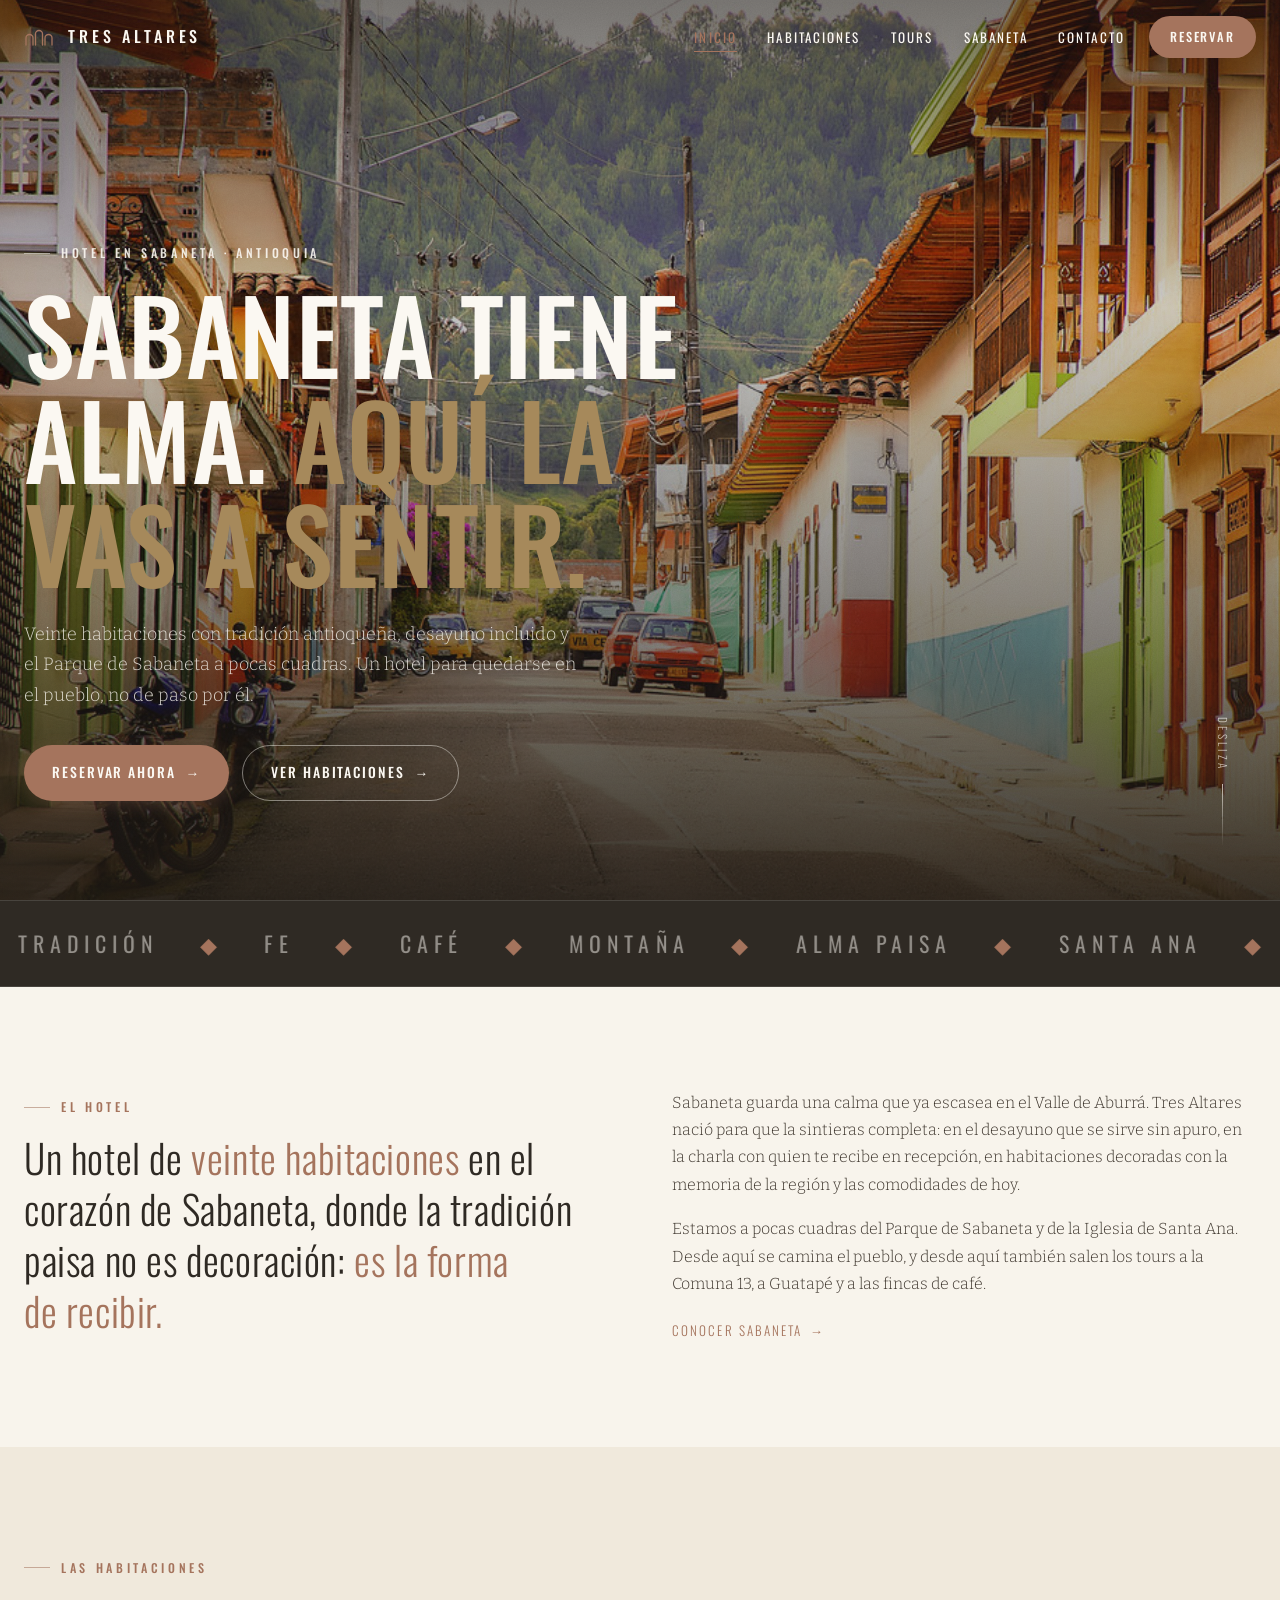
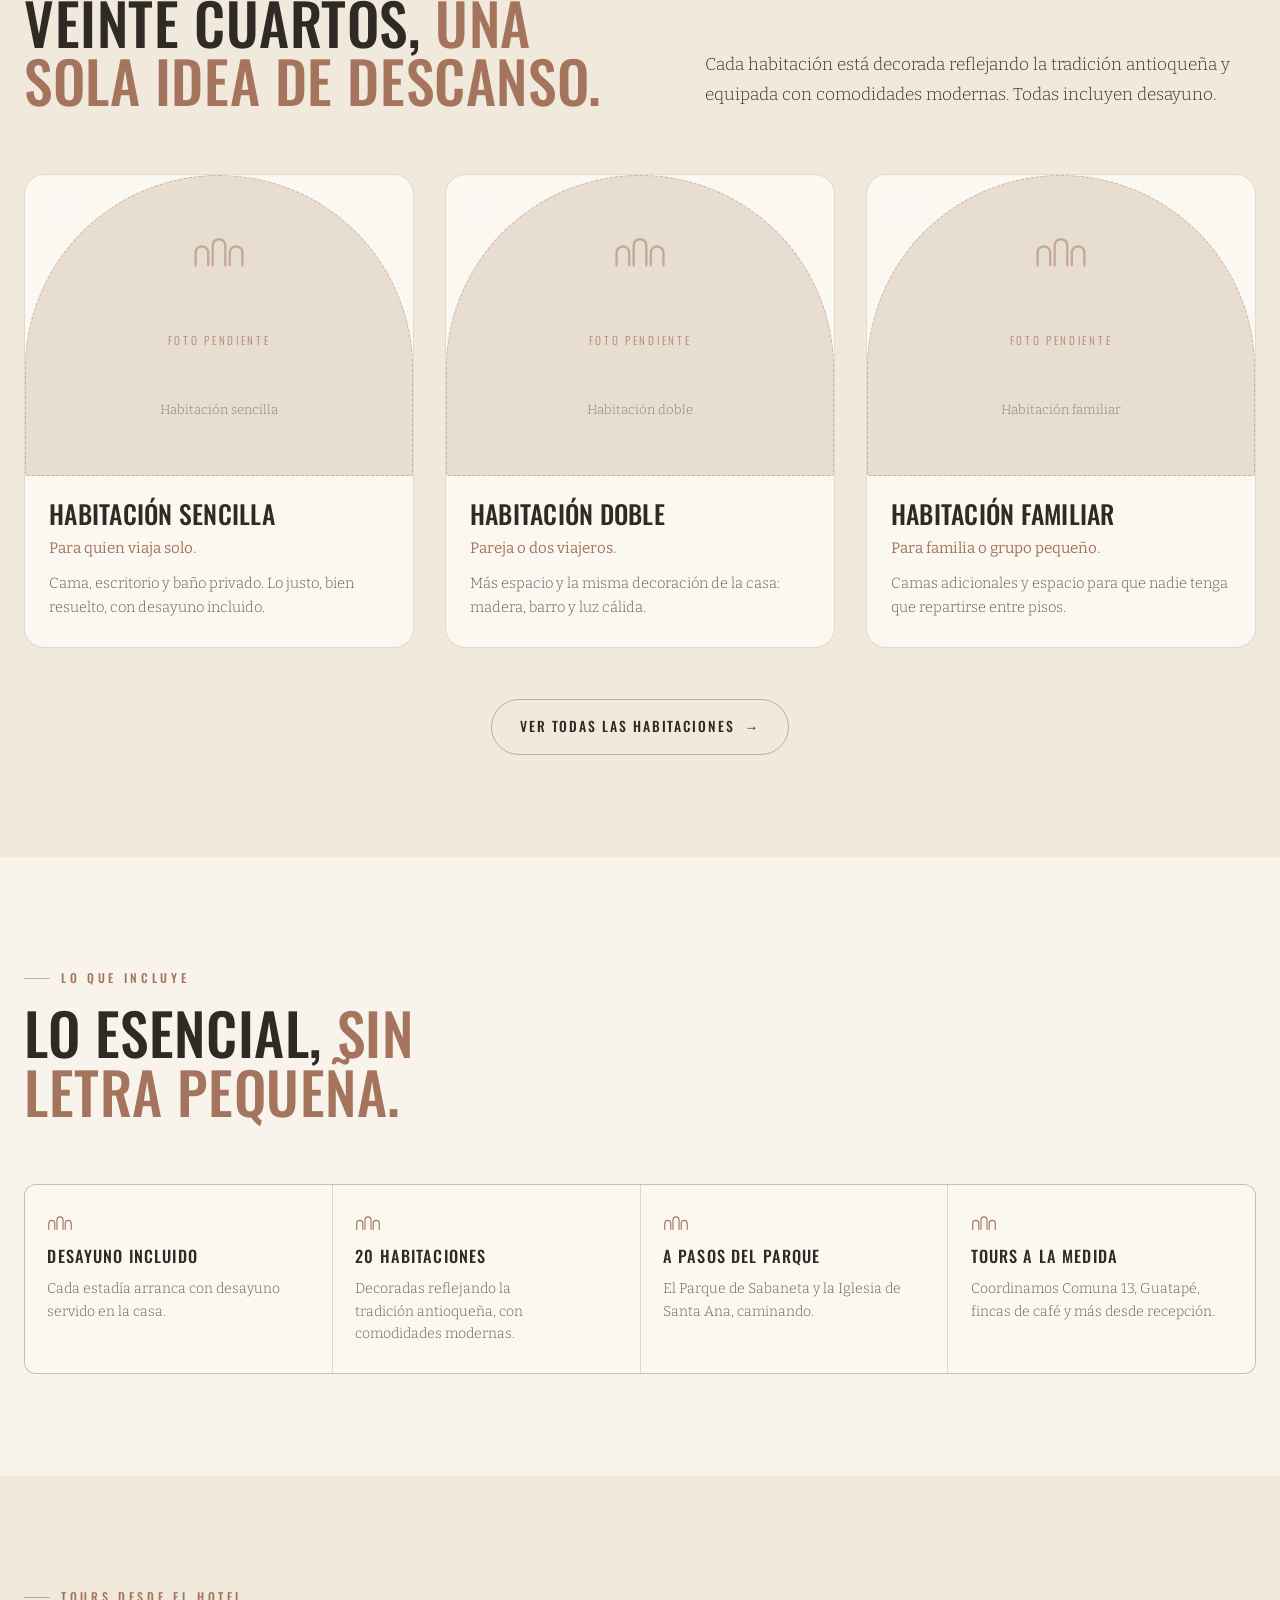
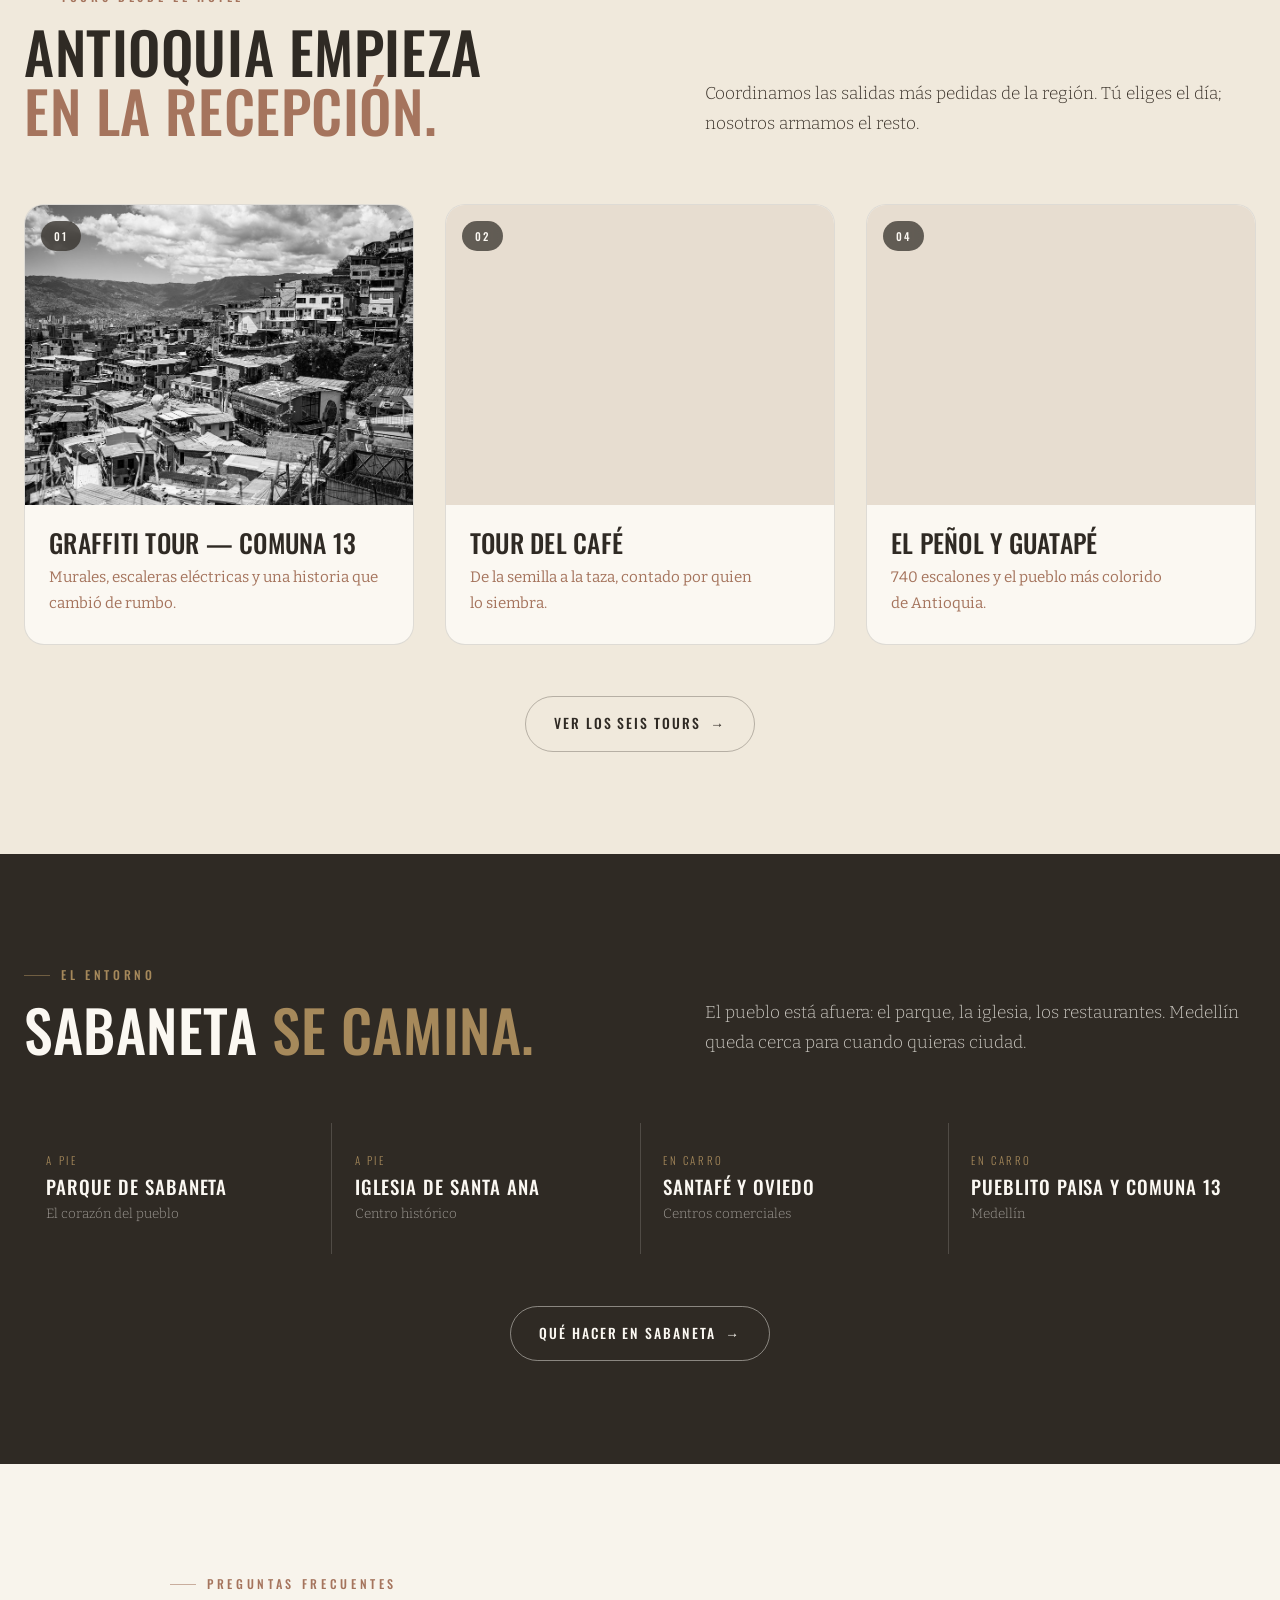
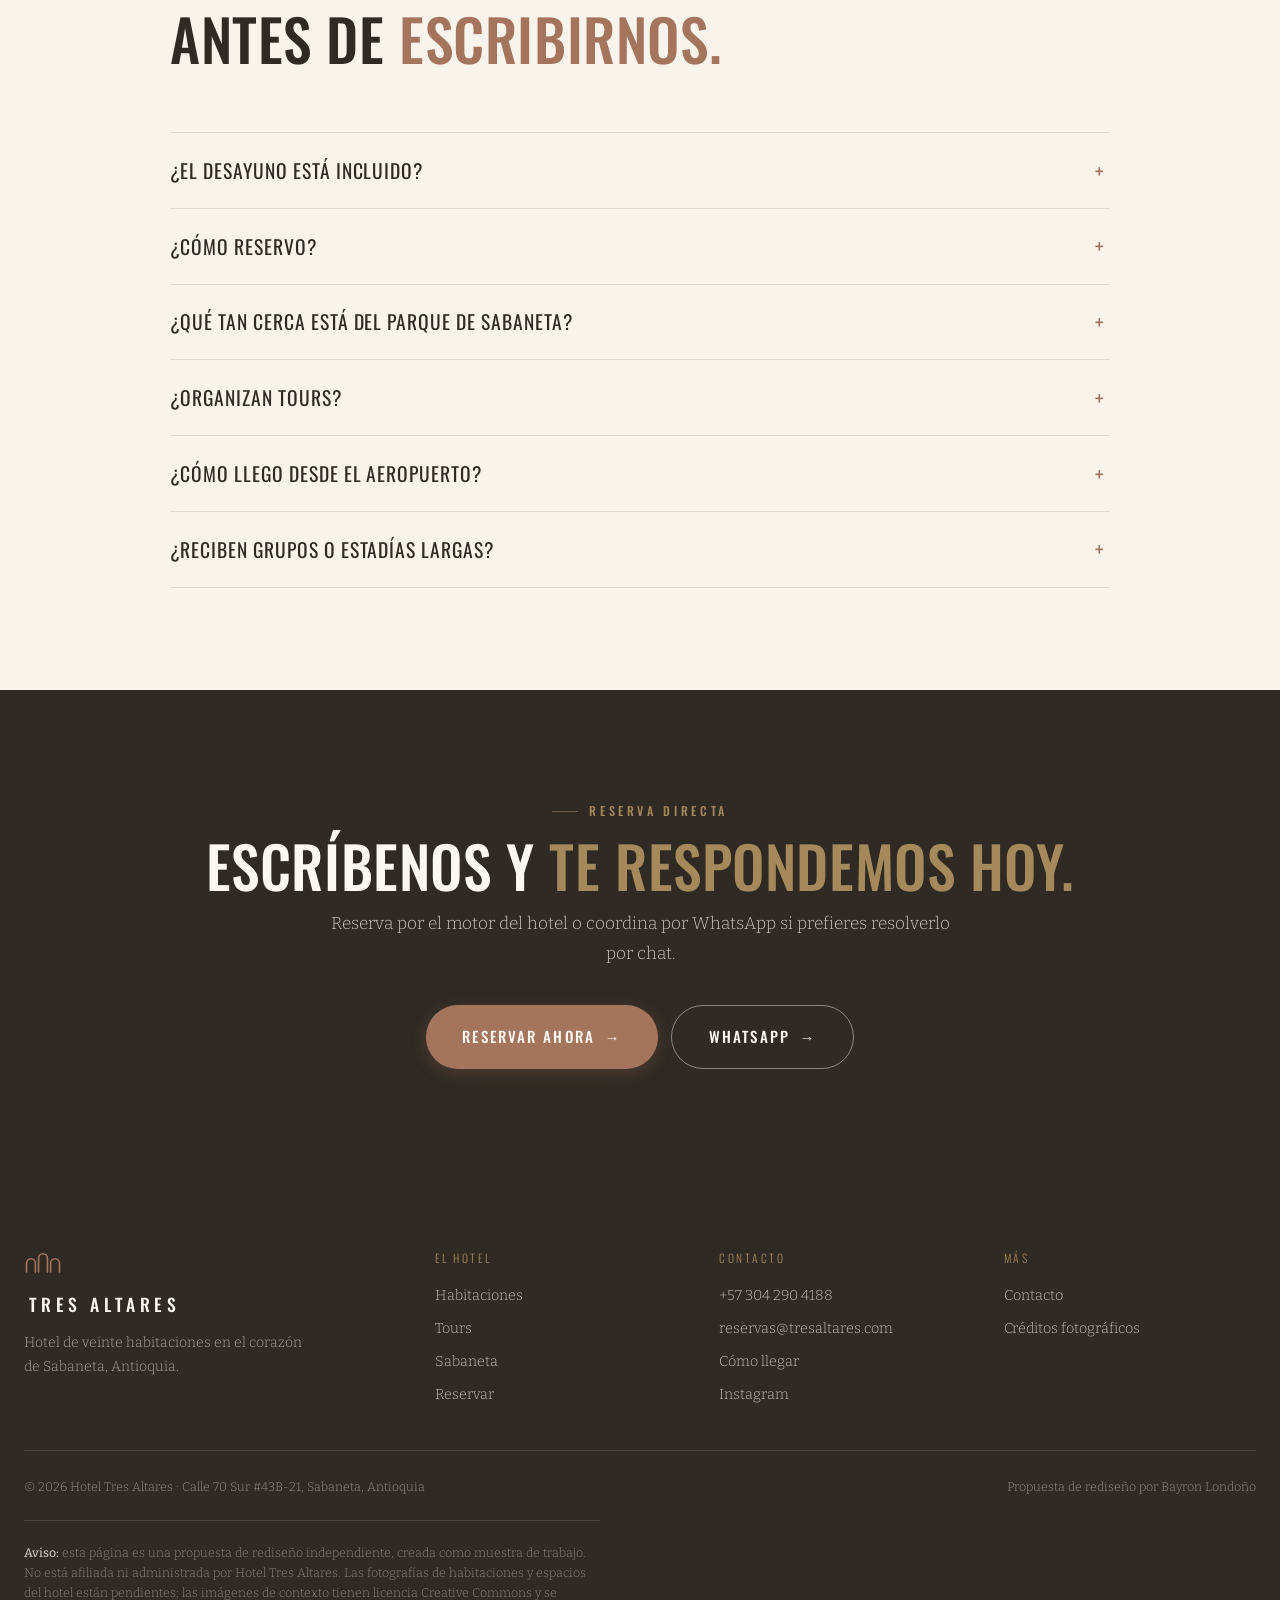
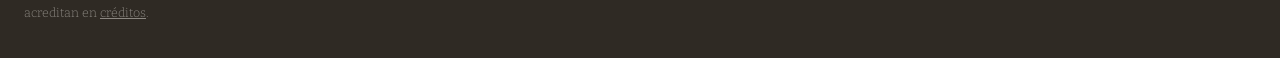
==== hotel-tres-altares/index.html @ 0153d628 "Añadir propuesta de rediseño: Hotel Tres Altares (Sabaneta) Sitio multipágina estático (7 páginas), " ====
<!doctype html>
<html lang="es">
<head>
<meta charset="utf-8" />
<meta name="viewport" content="width=device-width, initial-scale=1, viewport-fit=cover" />
<title>Hotel Tres Altares — Hotel en Sabaneta, Antioquia</title>
<meta name="description" content="Hotel Tres Altares: 20 habitaciones con tradición antioqueña y desayuno incluido, a pasos del Parque de Sabaneta. Propuesta de rediseño." />
<meta name="robots" content="noindex, nofollow" />
<meta name="theme-color" content="#f8f4ec" />

<link rel="icon" href="data:image/svg+xml,%3Csvg xmlns='http://www.w3.org/2000/svg' viewBox='0 0 60 44'%3E%3Crect width='60' height='44' rx='8' fill='%23a5745d'/%3E%3Cg fill='none' stroke='%23fbf8f2' stroke-width='3'%3E%3Cpath d='M6 38V25a6 6 0 0 1 12 0v13'/%3E%3Cpath d='M24 38V18a6 6 0 0 1 12 0v20'/%3E%3Cpath d='M42 38V25a6 6 0 0 1 12 0v13'/%3E%3C/g%3E%3C/svg%3E" />

<link rel="preload" as="font" type="font/woff2" href="assets/fonts/oswald-500-normal-latin.woff2" crossorigin />
<link rel="preload" as="font" type="font/woff2" href="assets/fonts/bitter-300-normal-latin.woff2" crossorigin />
<link rel="stylesheet" href="fonts.css?v=20260815" />

<link rel="preload" as="image" href="assets/img/pueblo.jpg" fetchpriority="high" />
<link rel="stylesheet" href="styles.css?v=20260814b" />
</head>
<body>

<a class="skip-link" href="#main">Saltar al contenido</a>

<svg class="arch-sprite" aria-hidden="true" focusable="false">
  <defs>
    <g id="arch-3" fill="none" stroke="currentColor" stroke-width="2.6" stroke-linecap="round">
      <path d="M4 38V24a7 7 0 0 1 14 0v14" />
      <path d="M23 38V16a7 7 0 0 1 14 0v22" />
      <path d="M42 38V24a7 7 0 0 1 14 0v14" />
    </g>
  </defs>
</svg>

<!-- Splash -->
<div class="splash" data-splash aria-hidden="true">
  <div class="splash-inner">
    <svg class="splash-mark" viewBox="0 0 60 44"><use href="#arch-3" /></svg>
    <span class="splash-name">Tres Altares</span>
    <span class="splash-line">Sabaneta · Antioquia</span>
  </div>
</div>

<!-- Nav -->
<header class="nav">
  <div class="container nav-inner">
    <a class="nav-brand" href="index.html" aria-label="Hotel Tres Altares — inicio">
      <svg class="nav-brand-mark" viewBox="0 0 60 44" aria-hidden="true"><use href="#arch-3" /></svg>
      <span class="nav-brand-text">Tres Altares</span>
    </a>
    <nav aria-label="Principal">
      <ul class="nav-links">
        <li><a class="nav-link" href="index.html">Inicio</a></li>
        <li><a class="nav-link" href="habitaciones.html">Habitaciones</a></li>
        <li><a class="nav-link" href="experiencias.html">Tours</a></li>
        <li><a class="nav-link" href="sabaneta.html">Sabaneta</a></li>
        <li><a class="nav-link" href="contacto.html">Contacto</a></li>
      </ul>
    </nav>
    <a class="nav-cta" href="reservar.html">Reservar</a>
    <button class="nav-toggle" aria-label="Abrir menú" aria-expanded="false">
      <span></span><span></span><span></span>
    </button>
  </div>
</header>

<aside class="nav-mobile" aria-hidden="true">
  <ul class="nav-mobile-links">
    <li><a class="nav-mobile-link" href="index.html">Inicio</a></li>
    <li><a class="nav-mobile-link" href="habitaciones.html">Habitaciones</a></li>
    <li><a class="nav-mobile-link" href="experiencias.html">Tours</a></li>
    <li><a class="nav-mobile-link" href="sabaneta.html">Sabaneta</a></li>
    <li><a class="nav-mobile-link" href="contacto.html">Contacto</a></li>
    <li><a class="nav-mobile-link" href="reservar.html">Reservar</a></li>
  </ul>
  <div class="nav-mobile-foot">
    <span data-address-short></span>
    <a data-ig-link href="#">@tresaltareshotel</a>
  </div>
</aside>

<main id="main">

<!-- HERO -->
<section class="hero">
  <div class="hero-bg">
    <img src="assets/img/pueblo.jpg" alt="Calle de un pueblo antioqueño con balcones de colores y montañas al fondo" fetchpriority="high" decoding="sync" />
  </div>
  <div class="hero-overlay"></div>
  <div class="hero-grain"></div>

  <div class="container hero-content">
    <p class="eyebrow">Hotel en Sabaneta · Antioquia</p>
    <h1 class="h-display hero-title">Sabaneta tiene alma. <em>Aquí la vas a sentir.</em></h1>
    <p class="hero-sub">
      Veinte habitaciones con tradición antioqueña, desayuno incluido y el Parque de Sabaneta a pocas cuadras. Un hotel para quedarse en el pueblo, no de paso por él.
    </p>
    <div class="btn-row hero-actions">
      <a class="btn btn-primary" href="reservar.html">Reservar ahora</a>
      <a class="btn btn-light" href="habitaciones.html">Ver habitaciones</a>
    </div>
  </div>

  <div class="hero-scroll" aria-hidden="true">
    <span>Desliza</span>
    <span class="hero-scroll-line"></span>
  </div>
</section>

<!-- MARQUEE -->
<div class="marquee" aria-hidden="true"><div class="marquee-track" data-marquee></div></div>

<!-- MANIFIESTO -->
<section class="section">
  <div class="container">
    <div class="manifesto">
      <div data-reveal>
        <p class="eyebrow">El hotel</p>
        <p class="manifesto-text mt-3">
          Un hotel de <em>veinte habitaciones</em> en el corazón de Sabaneta, donde la tradición paisa no es decoración: <em>es la forma de recibir.</em>
        </p>
      </div>
      <div data-reveal data-delay="1">
        <div class="prose">
          <p>Sabaneta guarda una calma que ya escasea en el Valle de Aburrá. Tres Altares nació para que la sintieras completa: en el desayuno que se sirve sin apuro, en la charla con quien te recibe en recepción, en habitaciones decoradas con la memoria de la región y las comodidades de hoy.</p>
          <p>Estamos a pocas cuadras del Parque de Sabaneta y de la Iglesia de Santa Ana. Desde aquí se camina el pueblo, y desde aquí también salen los tours a la Comuna 13, a Guatapé y a las fincas de café.</p>
        </div>
        <a class="link-arrow mt-4" href="sabaneta.html">Conocer Sabaneta</a>
      </div>
    </div>
  </div>
</section>

<!-- HABITACIONES -->
<section class="section section-tonal" id="habitaciones">
  <div class="container">
    <div class="section-head">
      <div data-reveal>
        <p class="eyebrow">Las habitaciones</p>
        <h2 class="h-section">Veinte cuartos, <em>una sola idea de descanso.</em></h2>
      </div>
      <p class="lede" data-reveal data-delay="1">
        Cada habitación está decorada reflejando la tradición antioqueña y equipada con comodidades modernas. Todas incluyen desayuno.
      </p>
    </div>

    <div class="grid grid-3">
      <article class="card" data-reveal>
        <div class="card-figure arch-ph">
          <span class="card-num">01</span>
          <svg class="arch-ph-mark" viewBox="0 0 60 44" aria-hidden="true"><use href="#arch-3" /></svg>
          <span class="arch-ph-label">Foto pendiente</span>
          <span class="arch-ph-hint">Habitación sencilla</span>
        </div>
        <div class="card-body">
          <h3 class="h-card">Habitación sencilla</h3>
          <p class="card-tagline">Para quien viaja solo.</p>
          <p class="card-text">Cama, escritorio y baño privado. Lo justo, bien resuelto, con desayuno incluido.</p>
        </div>
      </article>

      <article class="card" data-reveal data-delay="1">
        <div class="card-figure arch-ph">
          <span class="card-num">02</span>
          <svg class="arch-ph-mark" viewBox="0 0 60 44" aria-hidden="true"><use href="#arch-3" /></svg>
          <span class="arch-ph-label">Foto pendiente</span>
          <span class="arch-ph-hint">Habitación doble</span>
        </div>
        <div class="card-body">
          <h3 class="h-card">Habitación doble</h3>
          <p class="card-tagline">Pareja o dos viajeros.</p>
          <p class="card-text">Más espacio y la misma decoración de la casa: madera, barro y luz cálida.</p>
        </div>
      </article>

      <article class="card" data-reveal data-delay="2">
        <div class="card-figure arch-ph">
          <span class="card-num">03</span>
          <svg class="arch-ph-mark" viewBox="0 0 60 44" aria-hidden="true"><use href="#arch-3" /></svg>
          <span class="arch-ph-label">Foto pendiente</span>
          <span class="arch-ph-hint">Habitación familiar</span>
        </div>
        <div class="card-body">
          <h3 class="h-card">Habitación familiar</h3>
          <p class="card-tagline">Para familia o grupo pequeño.</p>
          <p class="card-text">Camas adicionales y espacio para que nadie tenga que repartirse entre pisos.</p>
        </div>
      </article>
    </div>

    <div class="mt-8 text-center" data-reveal>
      <a class="btn btn-ghost" href="habitaciones.html">Ver todas las habitaciones</a>
    </div>
  </div>
</section>

<!-- AMENIDADES -->
<section class="section">
  <div class="container">
    <div class="section-head">
      <div data-reveal>
        <p class="eyebrow">Lo que incluye</p>
        <h2 class="h-section">Lo esencial, <em>sin letra pequeña.</em></h2>
      </div>
    </div>
    <div class="amenity-grid" data-amenities data-reveal></div>
  </div>
</section>

<!-- EXPERIENCIAS -->
<section class="section section-tonal">
  <div class="container">
    <div class="section-head">
      <div data-reveal>
        <p class="eyebrow">Tours desde el hotel</p>
        <h2 class="h-section">Antioquia empieza <em>en la recepción.</em></h2>
      </div>
      <p class="lede" data-reveal data-delay="1">
        Coordinamos las salidas más pedidas de la región. Tú eliges el día; nosotros armamos el resto.
      </p>
    </div>

    <div class="grid grid-3">
      <article class="card" data-reveal>
        <div class="card-figure">
          <span class="card-num">01</span>
          <img src="assets/img/comuna13.jpg" alt="Vista panorámica de la Comuna 13 en Medellín" loading="lazy" decoding="async" />
        </div>
        <div class="card-body">
          <h3 class="h-card">Graffiti Tour — Comuna 13</h3>
          <p class="card-tagline">Murales, escaleras eléctricas y una historia que cambió de rumbo.</p>
        </div>
      </article>
      <article class="card" data-reveal data-delay="1">
        <div class="card-figure">
          <span class="card-num">02</span>
          <img src="assets/img/coffee.jpg" alt="Recolectores de café trabajando en una finca cafetera" loading="lazy" decoding="async" />
        </div>
        <div class="card-body">
          <h3 class="h-card">Tour del Café</h3>
          <p class="card-tagline">De la semilla a la taza, contado por quien lo siembra.</p>
        </div>
      </article>
      <article class="card" data-reveal data-delay="2">
        <div class="card-figure">
          <span class="card-num">04</span>
          <img src="assets/img/guatape.jpg" alt="Calle empedrada de Guatapé con zócalos de colores" loading="lazy" decoding="async" />
        </div>
        <div class="card-body">
          <h3 class="h-card">El Peñol y Guatapé</h3>
          <p class="card-tagline">740 escalones y el pueblo más colorido de Antioquia.</p>
        </div>
      </article>
    </div>

    <div class="mt-8 text-center" data-reveal>
      <a class="btn btn-ghost" href="experiencias.html">Ver los seis tours</a>
    </div>
  </div>
</section>

<!-- ENTORNO -->
<section class="section section-dark">
  <div class="container">
    <div class="section-head">
      <div data-reveal>
        <p class="eyebrow">El entorno</p>
        <h2 class="h-section">Sabaneta <em>se camina.</em></h2>
      </div>
      <p class="lede" data-reveal data-delay="1">
        El pueblo está afuera: el parque, la iglesia, los restaurantes. Medellín queda cerca para cuando quieras ciudad.
      </p>
    </div>
    <div class="entorno-grid" data-entorno data-reveal></div>
    <div class="mt-8 text-center" data-reveal>
      <a class="btn btn-light" href="sabaneta.html">Qué hacer en Sabaneta</a>
    </div>
  </div>
</section>

<!-- FAQ -->
<section class="section">
  <div class="container container-narrow">
    <div class="section-head" data-reveal style="grid-template-columns:1fr;">
      <div>
        <p class="eyebrow">Preguntas frecuentes</p>
        <h2 class="h-section">Antes de <em>escribirnos.</em></h2>
      </div>
    </div>
    <div class="faq-list" data-faqs data-reveal></div>
  </div>
</section>

<!-- CTA -->
<section class="section section-dark">
  <div class="container-narrow text-center">
    <p class="eyebrow eyebrow-center" data-reveal>Reserva directa</p>
    <h2 class="h-section mt-3" data-reveal data-delay="1">Escríbenos y <em>te respondemos hoy.</em></h2>
    <p class="lede mt-3" style="margin-inline:auto;" data-reveal data-delay="2">
      Reserva por el motor del hotel o coordina por WhatsApp si prefieres resolverlo por chat.
    </p>
    <div class="btn-row btn-row-center mt-6" data-reveal data-delay="3">
      <a class="btn btn-primary btn-lg" data-booking-link href="#">Reservar ahora</a>
      <a class="btn btn-light btn-lg" data-wa-link data-wa-message="Hola Tres Altares, me gustaría reservar una habitación." href="#">WhatsApp</a>
    </div>
  </div>
</section>

</main>

<!-- Footer -->
<footer class="footer">
  <div class="container">
    <div class="footer-grid">
      <div>
        <svg class="footer-mark" viewBox="0 0 60 44" aria-hidden="true"><use href="#arch-3" /></svg>
        <p class="footer-brand">Tres Altares</p>
        <p class="footer-tagline">Hotel de veinte habitaciones en el corazón de Sabaneta, Antioquia.</p>
      </div>
      <div>
        <p class="footer-title">El hotel</p>
        <ul class="footer-list">
          <li><a href="habitaciones.html">Habitaciones</a></li>
          <li><a href="experiencias.html">Tours</a></li>
          <li><a href="sabaneta.html">Sabaneta</a></li>
          <li><a href="reservar.html">Reservar</a></li>
        </ul>
      </div>
      <div>
        <p class="footer-title">Contacto</p>
        <ul class="footer-list">
          <li><a data-phone href="#"></a></li>
          <li><a data-email href="#"></a></li>
          <li><a data-map-link href="#">Cómo llegar</a></li>
          <li><a data-ig-link href="#">Instagram</a></li>
        </ul>
      </div>
      <div>
        <p class="footer-title">Más</p>
        <ul class="footer-list">
          <li><a href="contacto.html">Contacto</a></li>
          <li><a href="creditos.html">Créditos fotográficos</a></li>
        </ul>
      </div>
    </div>
    <div class="footer-bottom">
      <span>© <span data-year>2026</span> Hotel Tres Altares · <span data-address></span></span>
      <span>Propuesta de rediseño por <a href="https://instagram.com/" data-ig-link>Bayron Londoño</a></span>
    </div>
    <p class="footer-disclaimer">
      <strong>Aviso:</strong> esta página es una propuesta de rediseño independiente, creada como muestra de trabajo.
      No está afiliada ni administrada por Hotel Tres Altares. Las fotografías de habitaciones y espacios del hotel
      están pendientes; las imágenes de contexto tienen licencia Creative Commons y se acreditan en
      <a href="creditos.html" style="text-decoration:underline;">créditos</a>.
    </p>
  </div>
</footer>

<script defer src="lib/gsap.min.js"></script>
<script defer src="lib/ScrollTrigger.min.js"></script>
<script defer src="lib/manifest.js?v=20260814b"></script>
<script defer src="main.js?v=20260814b"></script>
</body>
</html>
---- hotel-tres-altares/fonts.css ----
/* Fuentes auto-hospedadas — sin dependencia del CDN de Google.
   Oswald (display, condensada) y Bitter (cuerpo, slab) son los equivalentes
   libres de Steelfish y Americane, las tipografías reales de la marca. */

@font-face {
  font-family: 'Oswald';
  font-style: normal;
  font-weight: 300;
  font-display: swap;
  src: url('assets/fonts/oswald-300-normal-ext.woff2') format('woff2');
  unicode-range: U+0100-02BA, U+02BD-02C5, U+02C7-02CC, U+02CE-02D7, U+02DD-02FF, U+0304, U+0308, U+0329, U+1D00-1DBF, U+1E00-1E9F, U+1EF2-1EFF, U+2020, U+20A0-20AB, U+20AD-20C0, U+2113, U+2C60-2C7F, U+A720-A7FF;
}
@font-face {
  font-family: 'Oswald';
  font-style: normal;
  font-weight: 300;
  font-display: swap;
  src: url('assets/fonts/oswald-300-normal-latin.woff2') format('woff2');
  unicode-range: U+0000-00FF, U+0131, U+0152-0153, U+02BB-02BC, U+02C6, U+02DA, U+02DC, U+0304, U+0308, U+0329, U+2000-206F, U+20AC, U+2122, U+2191, U+2193, U+2212, U+2215, U+FEFF, U+FFFD;
}
@font-face {
  font-family: 'Oswald';
  font-style: normal;
  font-weight: 400;
  font-display: swap;
  src: url('assets/fonts/oswald-400-normal-ext.woff2') format('woff2');
  unicode-range: U+0100-02BA, U+02BD-02C5, U+02C7-02CC, U+02CE-02D7, U+02DD-02FF, U+0304, U+0308, U+0329, U+1D00-1DBF, U+1E00-1E9F, U+1EF2-1EFF, U+2020, U+20A0-20AB, U+20AD-20C0, U+2113, U+2C60-2C7F, U+A720-A7FF;
}
@font-face {
  font-family: 'Oswald';
  font-style: normal;
  font-weight: 400;
  font-display: swap;
  src: url('assets/fonts/oswald-400-normal-latin.woff2') format('woff2');
  unicode-range: U+0000-00FF, U+0131, U+0152-0153, U+02BB-02BC, U+02C6, U+02DA, U+02DC, U+0304, U+0308, U+0329, U+2000-206F, U+20AC, U+2122, U+2191, U+2193, U+2212, U+2215, U+FEFF, U+FFFD;
}
@font-face {
  font-family: 'Oswald';
  font-style: normal;
  font-weight: 500;
  font-display: swap;
  src: url('assets/fonts/oswald-500-normal-ext.woff2') format('woff2');
  unicode-range: U+0100-02BA, U+02BD-02C5, U+02C7-02CC, U+02CE-02D7, U+02DD-02FF, U+0304, U+0308, U+0329, U+1D00-1DBF, U+1E00-1E9F, U+1EF2-1EFF, U+2020, U+20A0-20AB, U+20AD-20C0, U+2113, U+2C60-2C7F, U+A720-A7FF;
}
@font-face {
  font-family: 'Oswald';
  font-style: normal;
  font-weight: 500;
  font-display: swap;
  src: url('assets/fonts/oswald-500-normal-latin.woff2') format('woff2');
  unicode-range: U+0000-00FF, U+0131, U+0152-0153, U+02BB-02BC, U+02C6, U+02DA, U+02DC, U+0304, U+0308, U+0329, U+2000-206F, U+20AC, U+2122, U+2191, U+2193, U+2212, U+2215, U+FEFF, U+FFFD;
}
@font-face {
  font-family: 'Oswald';
  font-style: normal;
  font-weight: 600;
  font-display: swap;
  src: url('assets/fonts/oswald-600-normal-ext.woff2') format('woff2');
  unicode-range: U+0100-02BA, U+02BD-02C5, U+02C7-02CC, U+02CE-02D7, U+02DD-02FF, U+0304, U+0308, U+0329, U+1D00-1DBF, U+1E00-1E9F, U+1EF2-1EFF, U+2020, U+20A0-20AB, U+20AD-20C0, U+2113, U+2C60-2C7F, U+A720-A7FF;
}
@font-face {
  font-family: 'Oswald';
  font-style: normal;
  font-weight: 600;
  font-display: swap;
  src: url('assets/fonts/oswald-600-normal-latin.woff2') format('woff2');
  unicode-range: U+0000-00FF, U+0131, U+0152-0153, U+02BB-02BC, U+02C6, U+02DA, U+02DC, U+0304, U+0308, U+0329, U+2000-206F, U+20AC, U+2122, U+2191, U+2193, U+2212, U+2215, U+FEFF, U+FFFD;
}
@font-face {
  font-family: 'Bitter';
  font-style: italic;
  font-weight: 300;
  font-display: swap;
  src: url('assets/fonts/bitter-300-italic-ext.woff2') format('woff2');
  unicode-range: U+0100-02BA, U+02BD-02C5, U+02C7-02CC, U+02CE-02D7, U+02DD-02FF, U+0304, U+0308, U+0329, U+1D00-1DBF, U+1E00-1E9F, U+1EF2-1EFF, U+2020, U+20A0-20AB, U+20AD-20C0, U+2113, U+2C60-2C7F, U+A720-A7FF;
}
@font-face {
  font-family: 'Bitter';
  font-style: italic;
  font-weight: 300;
  font-display: swap;
  src: url('assets/fonts/bitter-300-italic-latin.woff2') format('woff2');
  unicode-range: U+0000-00FF, U+0131, U+0152-0153, U+02BB-02BC, U+02C6, U+02DA, U+02DC, U+0304, U+0308, U+0329, U+2000-206F, U+20AC, U+2122, U+2191, U+2193, U+2212, U+2215, U+FEFF, U+FFFD;
}
@font-face {
  font-family: 'Bitter';
  font-style: normal;
  font-weight: 300;
  font-display: swap;
  src: url('assets/fonts/bitter-300-normal-ext.woff2') format('woff2');
  unicode-range: U+0100-02BA, U+02BD-02C5, U+02C7-02CC, U+02CE-02D7, U+02DD-02FF, U+0304, U+0308, U+0329, U+1D00-1DBF, U+1E00-1E9F, U+1EF2-1EFF, U+2020, U+20A0-20AB, U+20AD-20C0, U+2113, U+2C60-2C7F, U+A720-A7FF;
}
@font-face {
  font-family: 'Bitter';
  font-style: normal;
  font-weight: 300;
  font-display: swap;
  src: url('assets/fonts/bitter-300-normal-latin.woff2') format('woff2');
  unicode-range: U+0000-00FF, U+0131, U+0152-0153, U+02BB-02BC, U+02C6, U+02DA, U+02DC, U+0304, U+0308, U+0329, U+2000-206F, U+20AC, U+2122, U+2191, U+2193, U+2212, U+2215, U+FEFF, U+FFFD;
}
@font-face {
  font-family: 'Bitter';
  font-style: normal;
  font-weight: 400;
  font-display: swap;
  src: url('assets/fonts/bitter-400-normal-ext.woff2') format('woff2');
  unicode-range: U+0100-02BA, U+02BD-02C5, U+02C7-02CC, U+02CE-02D7, U+02DD-02FF, U+0304, U+0308, U+0329, U+1D00-1DBF, U+1E00-1E9F, U+1EF2-1EFF, U+2020, U+20A0-20AB, U+20AD-20C0, U+2113, U+2C60-2C7F, U+A720-A7FF;
}
@font-face {
  font-family: 'Bitter';
  font-style: normal;
  font-weight: 400;
  font-display: swap;
  src: url('assets/fonts/bitter-400-normal-latin.woff2') format('woff2');
  unicode-range: U+0000-00FF, U+0131, U+0152-0153, U+02BB-02BC, U+02C6, U+02DA, U+02DC, U+0304, U+0308, U+0329, U+2000-206F, U+20AC, U+2122, U+2191, U+2193, U+2212, U+2215, U+FEFF, U+FFFD;
}
@font-face {
  font-family: 'Bitter';
  font-style: normal;
  font-weight: 500;
  font-display: swap;
  src: url('assets/fonts/bitter-500-normal-ext.woff2') format('woff2');
  unicode-range: U+0100-02BA, U+02BD-02C5, U+02C7-02CC, U+02CE-02D7, U+02DD-02FF, U+0304, U+0308, U+0329, U+1D00-1DBF, U+1E00-1E9F, U+1EF2-1EFF, U+2020, U+20A0-20AB, U+20AD-20C0, U+2113, U+2C60-2C7F, U+A720-A7FF;
}
@font-face {
  font-family: 'Bitter';
  font-style: normal;
  font-weight: 500;
  font-display: swap;
  src: url('assets/fonts/bitter-500-normal-latin.woff2') format('woff2');
  unicode-range: U+0000-00FF, U+0131, U+0152-0153, U+02BB-02BC, U+02C6, U+02DA, U+02DC, U+0304, U+0308, U+0329, U+2000-206F, U+20AC, U+2122, U+2191, U+2193, U+2212, U+2215, U+FEFF, U+FFFD;
}
---- hotel-tres-altares/styles.css ----
/* ============================================================
   Hotel Tres Altares — propuesta de rediseño
   Paleta y tipografía derivadas de la marca real del hotel:
   arcilla #a5745d, oro #a6895b, cremas #f8f4ec/#fbf8f2, tinta #2f2a24.
   Motivo gráfico: los tres arcos del logo.
   ============================================================ */

/* -- 1. Tokens ------------------------------------------------ */
:root {
  --bg:          #f8f4ec;   /* crema base */
  --bg-2:        #f0e9dc;   /* crema tostada */
  --bg-3:        #e7ddd0;   /* arena */
  --paper:       #fbf8f2;   /* papel de tarjetas */
  --sand:        #cdbb9f;
  --ink:         #2f2a24;   /* tinta cálida */
  --ink-soft:    #3c342c;
  --ink-mute:    #605b55;
  --ink-faint:   #8a8078;
  --line:        rgba(47, 42, 36, 0.14);
  --line-strong: rgba(47, 42, 36, 0.3);

  --clay:        #a5745d;   /* color primario de la marca */
  --clay-deep:   #8a5c47;
  --gold:        #a6895b;   /* secundario */
  --gold-deep:   #7f6947;
  --clay-soft:   rgba(165, 116, 93, 0.12);

  --accent:      var(--clay);
  --accent-2:    var(--gold);

  --display: "Oswald", "Arial Narrow", Impact, sans-serif;
  --body:    "Bitter", Georgia, "Times New Roman", serif;

  --ease-out:    cubic-bezier(0.16, 1, 0.3, 1);
  --ease-soft:   cubic-bezier(0.25, 0.46, 0.45, 0.94);

  --container:        min(1320px, 100% - 3rem);
  --container-narrow: min(940px, 100% - 3rem);
  --nav-h:       74px;
  --section-pad: clamp(4rem, 8vw, 8rem);
  --radius:      12px;
  --radius-lg:   20px;
  --arch:        999px 999px 12px 12px;   /* el arco de la marca */
}

/* -- 2. Reset & base ----------------------------------------- */
*, *::before, *::after { box-sizing: border-box; margin: 0; padding: 0; }
html {
  -webkit-text-size-adjust: 100%;
  scroll-behavior: smooth;
  overflow-x: clip;
  background: var(--bg);
}
@media (prefers-reduced-motion: reduce) { html { scroll-behavior: auto; } }
body {
  font-family: var(--body);
  font-weight: 300;
  font-size: 16px;
  line-height: 1.7;
  color: var(--ink);
  background: var(--bg);
  -webkit-font-smoothing: antialiased;
  -moz-osx-font-smoothing: grayscale;
  text-rendering: optimizeLegibility;
  overflow-x: clip;
  overscroll-behavior-y: none;
}
img, svg, video { display: block; max-width: 100%; }
img { height: auto; }
button { font: inherit; color: inherit; cursor: pointer; border: 0; background: none; }
input, textarea, select { font: inherit; color: inherit; }
a { color: inherit; text-decoration: none; }
ul { list-style: none; }
p { text-wrap: pretty; }
::selection { background: var(--clay); color: var(--paper); }
:focus-visible { outline: 2px solid var(--clay); outline-offset: 3px; border-radius: 3px; }

/* -- 3. Utilities --------------------------------------------- */
.container { width: var(--container); margin-inline: auto; }
.container-narrow { width: var(--container-narrow); margin-inline: auto; }
.text-center { text-align: center; }
.mt-3 { margin-top: 0.9rem; } .mt-4 { margin-top: 1.4rem; }
.mt-6 { margin-top: 2.2rem; } .mt-8 { margin-top: 3.2rem; }

.skip-link {
  position: fixed; top: -100px; left: 1rem; z-index: 9999;
  padding: 0.7rem 1.2rem; background: var(--ink); color: var(--paper);
  border-radius: 8px; font-weight: 500; font-family: var(--display);
  letter-spacing: 0.06em; text-transform: uppercase;
}
.skip-link:focus { top: 1rem; }
.sr-only {
  position: absolute; width: 1px; height: 1px; padding: 0; margin: -1px;
  overflow: hidden; clip: rect(0,0,0,0); white-space: nowrap; border: 0;
}

.eyebrow {
  font-family: var(--display);
  font-size: 0.76rem;
  font-weight: 500;
  letter-spacing: 0.3em;
  text-transform: uppercase;
  color: var(--clay);
  display: inline-flex; align-items: center; gap: 0.7rem;
}
.eyebrow::before {
  content: ""; width: 26px; height: 1px; background: currentColor; opacity: 0.55;
}
.eyebrow-center { justify-content: center; }

/* -- 4. Typography -------------------------------------------- */
.h-display, .h-section, .h-sub, h1, h2, h3, h4 {
  font-family: var(--display);
  font-weight: 400;
  text-transform: uppercase;
  letter-spacing: 0.01em;
  line-height: 1.02;
  text-wrap: balance;
  color: var(--ink);
}
.h-display {
  font-size: clamp(2.9rem, 8vw, 6.4rem);
  font-weight: 500;
  letter-spacing: 0.005em;
}
.h-section { font-size: clamp(2rem, 4.6vw, 3.6rem); font-weight: 500; }
.h-card    { font-size: clamp(1.25rem, 2vw, 1.6rem); font-weight: 500; }
.h-display em, .h-section em, .h-card em {
  font-style: normal;
  color: var(--clay);
}
.lede {
  font-size: clamp(1.02rem, 1.35vw, 1.16rem);
  line-height: 1.75;
  color: var(--ink-soft);
  max-width: 58ch;
  font-weight: 300;
}
.prose p { color: var(--ink-soft); margin-bottom: 1.1rem; max-width: 62ch; }
.prose p:last-child { margin-bottom: 0; }
.prose strong { font-weight: 500; color: var(--ink); }

/* -- 5. Arch motif (marca) ------------------------------------ */
.arch-mark { display: block; }
.arch-sprite { position: absolute; width: 0; height: 0; overflow: hidden; }

/* Marco en arco para imágenes — la firma visual del sitio */
.arch-frame {
  position: relative;
  border-radius: var(--arch);
  overflow: hidden;
  background: var(--bg-3);
  isolation: isolate;
}
.arch-frame img {
  width: 100%; height: 100%; object-fit: cover;
  transition: transform 1s var(--ease-soft), filter .6s var(--ease-out);
}
.arch-frame:hover img { transform: scale(1.055); }
.arch-frame::after {
  content: ""; position: absolute; inset: 0; pointer-events: none;
  border-radius: inherit;
  box-shadow: inset 0 0 0 1px rgba(251, 248, 242, 0.22);
}

/* Placeholder honesto: cuando aún no hay foto real del hotel */
.arch-ph {
  position: relative;
  border-radius: var(--arch);
  background:
    radial-gradient(120% 80% at 50% 0%, rgba(165,116,93,.16), transparent 62%),
    linear-gradient(168deg, var(--bg-2) 0%, var(--bg-3) 100%);
  border: 1px dashed rgba(165, 116, 93, 0.4);
  display: grid; place-items: center; text-align: center;
  padding: 2rem 1.5rem;
  overflow: hidden;
}
.arch-ph-mark { color: var(--clay); opacity: 0.5; width: 54px; }
.arch-ph-label {
  font-family: var(--display);
  font-size: 0.7rem; letter-spacing: 0.24em; text-transform: uppercase;
  color: var(--clay); opacity: 0.85; margin-top: 0.9rem;
}
.arch-ph-hint {
  font-size: 0.82rem; color: var(--ink-faint); margin-top: 0.3rem;
  max-width: 24ch; line-height: 1.5;
}

/* -- 6. Buttons ----------------------------------------------- */
.btn {
  display: inline-flex; align-items: center; gap: 0.6rem;
  padding: 0.95rem 1.75rem;
  font-family: var(--display);
  font-size: 0.86rem; font-weight: 500;
  letter-spacing: 0.14em; text-transform: uppercase;
  border-radius: 999px;
  white-space: nowrap;
  transition: transform .45s var(--ease-soft), box-shadow .45s var(--ease-soft),
              background .35s var(--ease-out), color .35s var(--ease-out),
              border-color .35s var(--ease-out);
}
.btn::after { content: "→"; transition: transform .4s var(--ease-out); }
.btn:hover::after { transform: translateX(4px); }
.btn-primary {
  background: var(--clay); color: var(--paper);
  box-shadow: 0 4px 16px rgba(165,116,93,.28), 0 1px 3px rgba(47,42,36,.1);
}
.btn-primary:hover {
  background: var(--clay-deep); transform: translateY(-3px);
  box-shadow: 0 22px 44px rgba(165,116,93,.32), 0 8px 18px rgba(47,42,36,.14);
}
.btn-ink { background: var(--ink); color: var(--paper); }
.btn-ink:hover { background: var(--clay); transform: translateY(-3px); }
.btn-ghost { border: 1px solid var(--line-strong); color: var(--ink); }
.btn-ghost:hover { background: var(--ink); color: var(--paper); border-color: var(--ink); transform: translateY(-3px); }
.btn-light { border: 1px solid rgba(251,248,242,.45); color: var(--paper); }
.btn-light:hover { background: var(--paper); color: var(--ink); transform: translateY(-3px); }
.btn-lg { padding: 1.15rem 2.3rem; font-size: 0.94rem; }
.btn-row { display: flex; flex-wrap: wrap; gap: 0.8rem; }
.btn-row-center { justify-content: center; }

.link-arrow {
  font-family: var(--display); font-size: 0.82rem;
  letter-spacing: 0.16em; text-transform: uppercase; color: var(--clay);
  display: inline-flex; align-items: center; gap: 0.45rem;
  border-bottom: 1px solid transparent; padding-bottom: 2px;
  transition: border-color .35s var(--ease-out), gap .35s var(--ease-out);
}
.link-arrow::after { content: "→"; }
.link-arrow:hover { border-color: var(--clay); gap: 0.75rem; }

/* -- 7. Splash ------------------------------------------------ */
.splash {
  position: fixed; inset: 0; z-index: 10000;
  background: var(--bg);
  display: grid; place-items: center;
  transition: opacity .9s var(--ease-out), clip-path 1.1s var(--ease-out);
  animation: splashSafety .01s 4.5s forwards;
}
.splash.is-out { opacity: 0; pointer-events: none; clip-path: inset(0 0 100% 0); }
@keyframes splashSafety { to { opacity: 0; pointer-events: none; clip-path: inset(0 0 100% 0); } }
.splash-inner { text-align: center; display: grid; gap: 1rem; justify-items: center; }
.splash-mark { color: var(--clay); width: 74px; animation: splashRise 1.1s var(--ease-out) both; }
.splash-name {
  font-family: var(--display); font-size: 1.15rem; font-weight: 500;
  letter-spacing: 0.42em; text-transform: uppercase; color: var(--ink);
  padding-left: 0.42em;
  animation: splashRise 1.1s .15s var(--ease-out) both;
}
.splash-line {
  font-size: 0.78rem; letter-spacing: 0.16em; text-transform: uppercase;
  color: var(--ink-faint); font-family: var(--display);
  animation: splashRise 1.1s .28s var(--ease-out) both;
}
@keyframes splashRise { from { opacity: 0; transform: translateY(14px); } to { opacity: 1; transform: none; } }

/* -- 8. Nav --------------------------------------------------- */
.nav {
  position: fixed; top: 0; inset-inline: 0; z-index: 500;
  height: var(--nav-h);
  transition: background-color .45s var(--ease-out), box-shadow .45s var(--ease-out);
}
.nav-inner { height: 100%; display: flex; align-items: center; gap: 1.5rem; }
.nav-brand { display: flex; align-items: center; gap: 0.65rem; margin-right: auto; }
.nav-brand-mark { color: var(--clay); width: 30px; flex: none; transition: color .4s; }
.nav-brand-text {
  font-family: var(--display); font-size: 1rem; font-weight: 500;
  letter-spacing: 0.24em; text-transform: uppercase; color: var(--paper);
  padding-left: 0.24em; transition: color .4s var(--ease-out);
  text-shadow: 0 1px 12px rgba(0,0,0,.3);
}
.nav-links { display: none; align-items: center; gap: 1.9rem; }
.nav-link {
  position: relative; font-family: var(--display); font-size: 0.82rem;
  font-weight: 400; letter-spacing: 0.16em; text-transform: uppercase;
  color: var(--paper); padding: 0.3rem 0;
  transition: color .4s var(--ease-out);
  text-shadow: 0 1px 12px rgba(0,0,0,.3);
}
.nav-link::after {
  content: ""; position: absolute; left: 0; right: 0; bottom: -1px; height: 1px;
  background: currentColor; transform: scaleX(0); transform-origin: right;
  transition: transform .45s var(--ease-soft);
}
.nav-link:hover::after, .nav-link.is-active::after { transform: scaleX(1); transform-origin: left; }
.nav-link.is-active { color: var(--clay); }

.nav.is-scrolled {
  background: rgba(248, 244, 236, 0.94);
  backdrop-filter: blur(14px); -webkit-backdrop-filter: blur(14px);
  box-shadow: 0 1px 0 var(--line);
}
.nav.is-scrolled .nav-brand-text,
.nav.is-scrolled .nav-link { color: var(--ink); text-shadow: none; }
.nav.is-scrolled .nav-link.is-active { color: var(--clay); }
.nav.is-scrolled .nav-toggle span { background: var(--ink); }

/* Páginas interiores: nav siempre sólida */
.page-solid .nav { background: rgba(248,244,236,.94); box-shadow: 0 1px 0 var(--line); }
.page-solid .nav .nav-brand-text, .page-solid .nav .nav-link { color: var(--ink); text-shadow: none; }
.page-solid .nav .nav-link.is-active { color: var(--clay); }
.page-solid .nav-toggle span { background: var(--ink); }

.nav-cta {
  display: none;
  font-family: var(--display); font-size: 0.78rem; font-weight: 500;
  letter-spacing: 0.14em; text-transform: uppercase;
  padding: 0.65rem 1.35rem; border-radius: 999px;
  background: var(--clay); color: var(--paper);
  transition: background .35s var(--ease-out), transform .35s var(--ease-soft);
}
.nav-cta:hover { background: var(--clay-deep); transform: translateY(-2px); }

.nav-toggle {
  display: flex; flex-direction: column; justify-content: center; gap: 5px;
  width: 42px; height: 42px; padding: 9px; flex: none;
}
.nav-toggle span {
  display: block; height: 2px; background: var(--paper);
  transition: background .35s, transform .4s var(--ease-soft), opacity .3s;
}
body.is-menu-open .nav-toggle span:nth-child(1) { transform: translateY(7px) rotate(45deg); }
body.is-menu-open .nav-toggle span:nth-child(2) { opacity: 0; }
body.is-menu-open .nav-toggle span:nth-child(3) { transform: translateY(-7px) rotate(-45deg); }
body.is-menu-open .nav-toggle span { background: var(--ink); }

.nav-mobile {
  position: fixed; inset: 0; z-index: 400;
  background: var(--bg);
  padding: calc(var(--nav-h) + 2.5rem) 1.6rem 2.5rem;
  display: flex; flex-direction: column; justify-content: space-between;
  opacity: 0; pointer-events: none; transform: translateY(-8px);
  transition: opacity .4s var(--ease-out), transform .5s var(--ease-soft);
}
body.is-menu-open { overflow: hidden; }
body.is-menu-open .nav-mobile { opacity: 1; pointer-events: auto; transform: none; }
.nav-mobile-links { display: flex; flex-direction: column; gap: 0.2rem; }
.nav-mobile-link {
  font-family: var(--display); font-size: 1.9rem; font-weight: 400;
  letter-spacing: 0.06em; text-transform: uppercase; color: var(--ink);
  padding: 0.55rem 0; border-bottom: 1px solid var(--line);
  transition: color .3s, padding-left .35s var(--ease-out);
}
.nav-mobile-link:hover, .nav-mobile-link.is-active { color: var(--clay); padding-left: 0.5rem; }
.nav-mobile-foot {
  font-size: 0.82rem; color: var(--ink-faint);
  display: grid; gap: 0.9rem;
}
@media (min-width: 1024px) {
  .nav-links, .nav-cta { display: flex; }
  .nav-toggle, .nav-mobile { display: none; }
}

/* -- 9. Sections ---------------------------------------------- */
.section { padding-block: var(--section-pad); }
.section-tonal { background: var(--bg-2); }
.section-sand  { background: var(--bg-3); }
.section-dark  { background: var(--ink); color: var(--bg); }
.section-dark .h-section, .section-dark h2, .section-dark h3 { color: var(--paper); }
.section-dark .h-section em { color: var(--gold); }
.section-dark .lede, .section-dark .prose p { color: rgba(251,248,242,.74); }
.section-dark .eyebrow { color: var(--gold); }

.section-head {
  display: grid; gap: 1.4rem;
  margin-bottom: clamp(2.4rem, 5vw, 4rem);
}
.section-head .h-section { margin-top: 0.9rem; }
@media (min-width: 900px) {
  .section-head { grid-template-columns: 1.15fr 1fr; align-items: end; gap: 3rem; }
}

/* -- 10. Reveal ----------------------------------------------- */
[data-reveal] {
  opacity: 0; transform: translateY(34px);
  transition: opacity .95s var(--ease-soft), transform .95s var(--ease-soft);
}
[data-reveal].is-revealed { opacity: 1; transform: none; }
[data-delay="1"] { transition-delay: .1s; }
[data-delay="2"] { transition-delay: .2s; }
[data-delay="3"] { transition-delay: .3s; }
[data-delay="4"] { transition-delay: .4s; }

/* -- 11. Hero ------------------------------------------------- */
.hero {
  position: relative; isolation: isolate;
  min-height: 100vh; min-height: 100svh;
  display: flex; align-items: flex-end;
  overflow: hidden;
}
.hero-bg { position: absolute; inset: -6% 0 0; z-index: -2; }
.hero-bg img { width: 100%; height: 100%; object-fit: cover; }
.hero-overlay {
  position: absolute; inset: 0; z-index: -1;
  background:
    linear-gradient(180deg, rgba(31,26,20,.58) 0%, rgba(31,26,20,.22) 34%, rgba(31,26,20,.55) 72%, rgba(31,26,20,.88) 100%);
}
.hero-grain {
  position: absolute; inset: 0; z-index: -1; pointer-events: none;
  opacity: .16; mix-blend-mode: overlay;
  background-image: url("data:image/svg+xml;utf8,<svg xmlns='http://www.w3.org/2000/svg' viewBox='0 0 200 200'><filter id='n'><feTurbulence type='fractalNoise' baseFrequency='0.9' numOctaves='3' stitchTiles='stitch'/><feColorMatrix values='0 0 0 0 0 0 0 0 0 0 0 0 0 0 0 0 0 0 0.5 0'/></filter><rect width='100%25' height='100%25' filter='url(%23n)'/></svg>");
  background-size: 220px 220px;
}
.hero-content { padding-bottom: clamp(4.5rem, 11vh, 8rem); position: relative; }
.hero .eyebrow { color: var(--paper); opacity: .9; }
.hero-title { color: var(--paper); max-width: 15ch; margin-top: 1.1rem; }
.hero-title em { color: var(--gold); }
.hero-sub {
  color: rgba(251,248,242,.82); max-width: 46ch; margin-top: 1.5rem;
  font-size: clamp(1.02rem, 1.4vw, 1.18rem); font-weight: 300;
}
.hero-actions { margin-top: 2.2rem; }
.hero-scroll {
  position: absolute; right: clamp(1.5rem, 4vw, 3rem); bottom: clamp(2rem, 6vh, 3.5rem);
  display: none; align-items: center; gap: .8rem;
  font-family: var(--display); font-size: .7rem; letter-spacing: .3em;
  text-transform: uppercase; color: rgba(251,248,242,.7);
  writing-mode: vertical-rl;
}
.hero-scroll-line {
  width: 1px; height: 62px; background: linear-gradient(180deg, rgba(251,248,242,.7), transparent);
}
@media (min-width: 900px) { .hero-scroll { display: flex; } }

/* Hero interior (páginas secundarias) */
.page-hero {
  position: relative; isolation: isolate;
  padding-top: calc(var(--nav-h) + clamp(3.5rem, 8vw, 6.5rem));
  padding-bottom: clamp(2.5rem, 5vw, 4rem);
  background: var(--bg-2);
  border-bottom: 1px solid var(--line);
}
.page-hero-title { margin-top: 1rem; }
.page-hero .lede { margin-top: 1.2rem; }
.breadcrumb {
  font-family: var(--display); font-size: .72rem; letter-spacing: .18em;
  text-transform: uppercase; color: var(--ink-faint);
  display: flex; gap: .55rem; align-items: center; margin-bottom: 1.4rem;
}
.breadcrumb a:hover { color: var(--clay); }

/* -- 12. Cards ------------------------------------------------ */
.grid { display: grid; gap: clamp(1.2rem, 2.4vw, 2rem); }
.grid-2 { grid-template-columns: 1fr; }
.grid-3 { grid-template-columns: 1fr; }
@media (min-width: 700px) { .grid-2 { grid-template-columns: repeat(2, 1fr); } }
@media (min-width: 940px) { .grid-3 { grid-template-columns: repeat(3, 1fr); } }

.card {
  position: relative;
  background: var(--paper);
  border-radius: var(--radius-lg);
  overflow: hidden;
  border: 1px solid var(--line);
  transition: transform .55s var(--ease-soft), box-shadow .55s var(--ease-soft);
  display: flex; flex-direction: column;
}
.card:hover { transform: translateY(-6px); box-shadow: 0 28px 60px -26px rgba(47,42,36,.4); }
.card-figure { position: relative; aspect-ratio: 4/3.1; overflow: hidden; background: var(--bg-3); }
.card-figure img { width: 100%; height: 100%; object-fit: cover; transition: transform 1s var(--ease-soft); }
.card:hover .card-figure img { transform: scale(1.06); }
.card-num {
  position: absolute; top: 1rem; left: 1rem; z-index: 2;
  font-family: var(--display); font-size: .68rem; font-weight: 500;
  letter-spacing: .2em; text-transform: uppercase;
  padding: .38rem .8rem; border-radius: 999px;
  background: rgba(47,42,36,.72); color: var(--paper);
  backdrop-filter: blur(6px); -webkit-backdrop-filter: blur(6px);
}
.card-body { padding: 1.5rem 1.5rem 1.7rem; display: flex; flex-direction: column; gap: .6rem; flex: 1; }
.card-tagline { font-size: .95rem; color: var(--clay); font-weight: 400; }
.card-text { font-size: .92rem; color: var(--ink-mute); line-height: 1.65; }
.card-foot { margin-top: auto; padding-top: 1rem; }
.card-link-cover { position: absolute; inset: 0; z-index: 3; }

/* -- 13. Split (imagen + texto alternado) --------------------- */
.split {
  display: grid; gap: clamp(2rem, 5vw, 4rem);
  align-items: center;
}
.split + .split { margin-top: clamp(3.5rem, 8vw, 6.5rem); }
.split-figure { aspect-ratio: 4/4.4; }
.split-body .h-section { margin-top: .9rem; }
.split-body .prose { margin-top: 1.2rem; }
@media (min-width: 900px) {
  .split { grid-template-columns: 1fr 1.05fr; }
  .split-reverse .split-figure { order: 2; }
}

/* -- 14. Amenidades / entorno --------------------------------- */
.amenity-grid { display: grid; gap: 1px; background: var(--line); border: 1px solid var(--line); border-radius: var(--radius); overflow: hidden; }
@media (min-width: 640px) { .amenity-grid { grid-template-columns: repeat(2, 1fr); } }
@media (min-width: 1000px) { .amenity-grid { grid-template-columns: repeat(4, 1fr); } }
.amenity {
  background: var(--paper); padding: 1.7rem 1.4rem;
  display: grid; gap: .5rem; align-content: start;
  transition: background .4s var(--ease-out);
}
.amenity:hover { background: var(--bg-2); }
.amenity-mark { color: var(--clay); width: 26px; margin-bottom: .3rem; }
.amenity-t { font-family: var(--display); font-size: 1.02rem; font-weight: 500; letter-spacing: .07em; text-transform: uppercase; }
.amenity-d { font-size: .88rem; color: var(--ink-mute); line-height: 1.6; }

.entorno-grid { display: grid; gap: 1px; background: rgba(251,248,242,.16); }
@media (min-width: 640px) { .entorno-grid { grid-template-columns: repeat(2, 1fr); } }
@media (min-width: 1000px) { .entorno-grid { grid-template-columns: repeat(4, 1fr); } }
.entorno-card { background: var(--ink); padding: 1.8rem 1.4rem; display: grid; gap: .35rem; align-content: start; }
.entorno-mode {
  font-family: var(--display); font-size: .68rem; letter-spacing: .24em;
  text-transform: uppercase; color: var(--gold);
}
.entorno-place { font-family: var(--display); font-size: 1.18rem; font-weight: 500; letter-spacing: .05em; text-transform: uppercase; color: var(--paper); line-height: 1.15; }
.entorno-note { font-size: .84rem; color: rgba(251,248,242,.55); }

/* -- 15. Manifiesto ------------------------------------------- */
.manifesto { display: grid; gap: 1.6rem; }
.manifesto-text {
  font-family: var(--display); font-weight: 300;
  font-size: clamp(1.5rem, 3.1vw, 2.5rem);
  line-height: 1.28; letter-spacing: .015em;
  text-transform: none;
  color: var(--ink);
  max-width: 30ch;
}
.manifesto-text em { font-style: normal; color: var(--clay); }
.manifesto-foot { color: var(--ink-mute); max-width: 52ch; }
@media (min-width: 900px) {
  .manifesto { grid-template-columns: 1fr 1fr; gap: 4rem; align-items: start; }
}

/* -- 16. Marquee ---------------------------------------------- */
.marquee {
  overflow: hidden; padding-block: 1.5rem;
  background: var(--ink); border-block: 1px solid rgba(251,248,242,.12);
  display: flex;
}
.marquee-track {
  display: inline-flex; gap: 2.6rem; white-space: nowrap; will-change: transform;
  font-family: var(--display); font-size: clamp(1rem, 2.2vw, 1.35rem);
  font-weight: 400; letter-spacing: .28em; text-transform: uppercase;
  color: rgba(251,248,242,.5); flex: none;
}
.marquee-track .dot { color: var(--clay); }

/* -- 17. FAQ -------------------------------------------------- */
.faq-list { display: grid; gap: 0; border-top: 1px solid var(--line); }
.faq-item { border-bottom: 1px solid var(--line); }
.faq-q {
  font-family: var(--display); font-size: clamp(1rem, 1.7vw, 1.22rem);
  font-weight: 400; letter-spacing: .05em; text-transform: uppercase;
  padding: 1.3rem 2.6rem 1.3rem 0; cursor: pointer; list-style: none;
  position: relative; transition: color .3s;
}
.faq-q::-webkit-details-marker { display: none; }
.faq-q:hover { color: var(--clay); }
.faq-q::after {
  content: "+"; position: absolute; right: .3rem; top: 50%;
  transform: translateY(-50%); font-size: 1.3rem; color: var(--clay);
  transition: transform .4s var(--ease-out); line-height: 1;
}
.faq-item[open] .faq-q::after { transform: translateY(-50%) rotate(45deg); }
.faq-a { padding-bottom: 1.4rem; color: var(--ink-mute); max-width: 62ch; font-size: .96rem; }

/* -- 18. Carousel --------------------------------------------- */
.carousel { position: relative; }
.carousel-viewport { overflow: hidden; border-radius: var(--radius-lg); background: var(--bg-3); }
.carousel-track { display: flex; transition: transform .7s var(--ease-soft); will-change: transform; }
.carousel-slide { flex: 0 0 100%; aspect-ratio: 16/10; }
.carousel-slide img, .carousel-slide > .arch-ph { width: 100%; height: 100%; object-fit: cover; border-radius: 0; }
.carousel-btn {
  position: absolute; top: 50%; transform: translateY(-50%); z-index: 3;
  width: 46px; height: 46px; border-radius: 50%;
  background: rgba(251,248,242,.9); color: var(--ink);
  display: grid; place-items: center; font-size: 1.4rem; line-height: 1;
  box-shadow: 0 6px 20px rgba(47,42,36,.22);
  transition: background .3s, transform .3s var(--ease-out), opacity .3s;
}
.carousel-btn:hover:not(:disabled) { background: var(--paper); transform: translateY(-50%) scale(1.07); }
.carousel-btn:disabled { opacity: .32; cursor: default; }
.carousel-prev { left: .9rem; } .carousel-next { right: .9rem; }
.carousel-dots { display: flex; gap: .45rem; justify-content: center; margin-top: 1.1rem; }
.carousel-dot { width: 7px; height: 7px; border-radius: 50%; background: var(--line-strong); transition: background .3s, width .3s var(--ease-out); }
.carousel-dot.is-active { background: var(--clay); width: 22px; border-radius: 999px; }

/* -- 19. Lightbox --------------------------------------------- */
.lightbox {
  position: fixed; inset: 0; z-index: 9000;
  background: rgba(24,20,16,.94);
  display: none; place-items: center; padding: 3rem 1.2rem;
}
.lightbox.is-open { display: grid; }
.lightbox-img { max-width: 100%; max-height: 82vh; border-radius: 8px; }
.lightbox button {
  position: absolute; color: var(--paper); font-size: 2rem; line-height: 1;
  width: 48px; height: 48px; border-radius: 50%;
  background: rgba(251,248,242,.12); display: grid; place-items: center;
  transition: background .3s;
}
.lightbox button:hover { background: rgba(251,248,242,.24); }
.lightbox-close { top: 1.2rem; right: 1.2rem; font-size: 1.4rem; }
.lightbox-prev { left: 1.2rem; top: 50%; transform: translateY(-50%); }
.lightbox-next { right: 1.2rem; top: 50%; transform: translateY(-50%); }
.lightbox-counter {
  position: absolute; bottom: 1.4rem; left: 50%; transform: translateX(-50%);
  font-family: var(--display); font-size: .78rem; letter-spacing: .2em;
  color: rgba(251,248,242,.7);
}

/* -- 20. Gallery ---------------------------------------------- */
.gallery { display: grid; gap: 1rem; grid-template-columns: repeat(2, 1fr); }
@media (min-width: 800px) { .gallery { grid-template-columns: repeat(3, 1fr); } }
.gallery > * { aspect-ratio: 1; border-radius: var(--radius); overflow: hidden; }
.gallery img { width: 100%; height: 100%; object-fit: cover; cursor: zoom-in; transition: transform .8s var(--ease-soft); }
.gallery img:hover { transform: scale(1.06); }
.gallery .arch-ph { border-radius: var(--radius); }

/* -- 21. Form ------------------------------------------------- */
.form { display: grid; gap: 1.1rem; }
.field { display: grid; gap: .45rem; }
.field label {
  font-family: var(--display); font-size: .72rem; letter-spacing: .18em;
  text-transform: uppercase; color: var(--ink-mute);
}
.field input, .field textarea {
  padding: .85rem 1rem; border: 1px solid var(--line-strong);
  border-radius: 8px; background: var(--paper); font-size: .96rem;
  transition: border-color .3s, box-shadow .3s;
}
.field input:focus, .field textarea:focus {
  outline: none; border-color: var(--clay); box-shadow: 0 0 0 3px var(--clay-soft);
}
.field textarea { min-height: 130px; resize: vertical; }
.form-note { font-size: .82rem; color: var(--ink-faint); }

/* -- 22. Info list -------------------------------------------- */
.info-list { display: grid; gap: 1.3rem; }
.info-item { display: grid; gap: .25rem; }
.info-label {
  font-family: var(--display); font-size: .7rem; letter-spacing: .22em;
  text-transform: uppercase; color: var(--clay);
}
.info-value { font-size: 1.02rem; color: var(--ink-soft); }
.info-value a:hover { color: var(--clay); }

/* -- 23. Footer ----------------------------------------------- */
.footer { background: var(--ink); color: rgba(251,248,242,.72); padding-block: clamp(3.2rem, 6vw, 5rem) 2.2rem; }
.footer-grid { display: grid; gap: 2.4rem; padding-bottom: 2.6rem; border-bottom: 1px solid rgba(251,248,242,.14); }
@media (min-width: 760px) { .footer-grid { grid-template-columns: 1.5fr 1fr 1fr 1fr; gap: 2rem; } }
.footer-mark { color: var(--clay); width: 38px; margin-bottom: .9rem; }
.footer-brand { font-family: var(--display); font-size: 1.1rem; font-weight: 500; letter-spacing: .26em; text-transform: uppercase; color: var(--paper); padding-left: .26em; }
.footer-tagline { font-size: .88rem; margin-top: .7rem; max-width: 32ch; color: rgba(251,248,242,.6); }
.footer-title { font-family: var(--display); font-size: .72rem; letter-spacing: .22em; text-transform: uppercase; color: var(--gold); margin-bottom: 1rem; }
.footer-list { display: grid; gap: .55rem; font-size: .9rem; }
.footer-list a { transition: color .3s; }
.footer-list a:hover { color: var(--paper); }
.footer-bottom {
  margin-top: 1.6rem; display: flex; flex-wrap: wrap; gap: .8rem 1.6rem;
  justify-content: space-between; font-size: .78rem; color: rgba(251,248,242,.5);
}
.footer-disclaimer {
  margin-top: 1.4rem; padding-top: 1.4rem; border-top: 1px solid rgba(251,248,242,.12);
  font-size: .78rem; color: rgba(251,248,242,.45); max-width: 72ch; line-height: 1.6;
}
.footer-disclaimer strong { color: rgba(251,248,242,.72); font-weight: 500; }

/* -- 24. Demo flag -------------------------------------------- */
.demo-flag {
  position: fixed; left: 50%; bottom: 1rem; transform: translateX(-50%);
  z-index: 600; pointer-events: none;
  font-family: var(--display); font-size: .64rem; letter-spacing: .18em;
  text-transform: uppercase;
  padding: .5rem 1.1rem; border-radius: 999px;
  background: rgba(47,42,36,.86); color: rgba(251,248,242,.82);
  backdrop-filter: blur(8px); -webkit-backdrop-filter: blur(8px);
  white-space: nowrap; max-width: calc(100vw - 2rem); overflow: hidden; text-overflow: ellipsis;
}

/* -- 25. Reduced motion — solo lo intrusivo ------------------- */
@media (prefers-reduced-motion: reduce) {
  .splash-mark, .splash-name, .splash-line { animation-duration: .01s; }
}
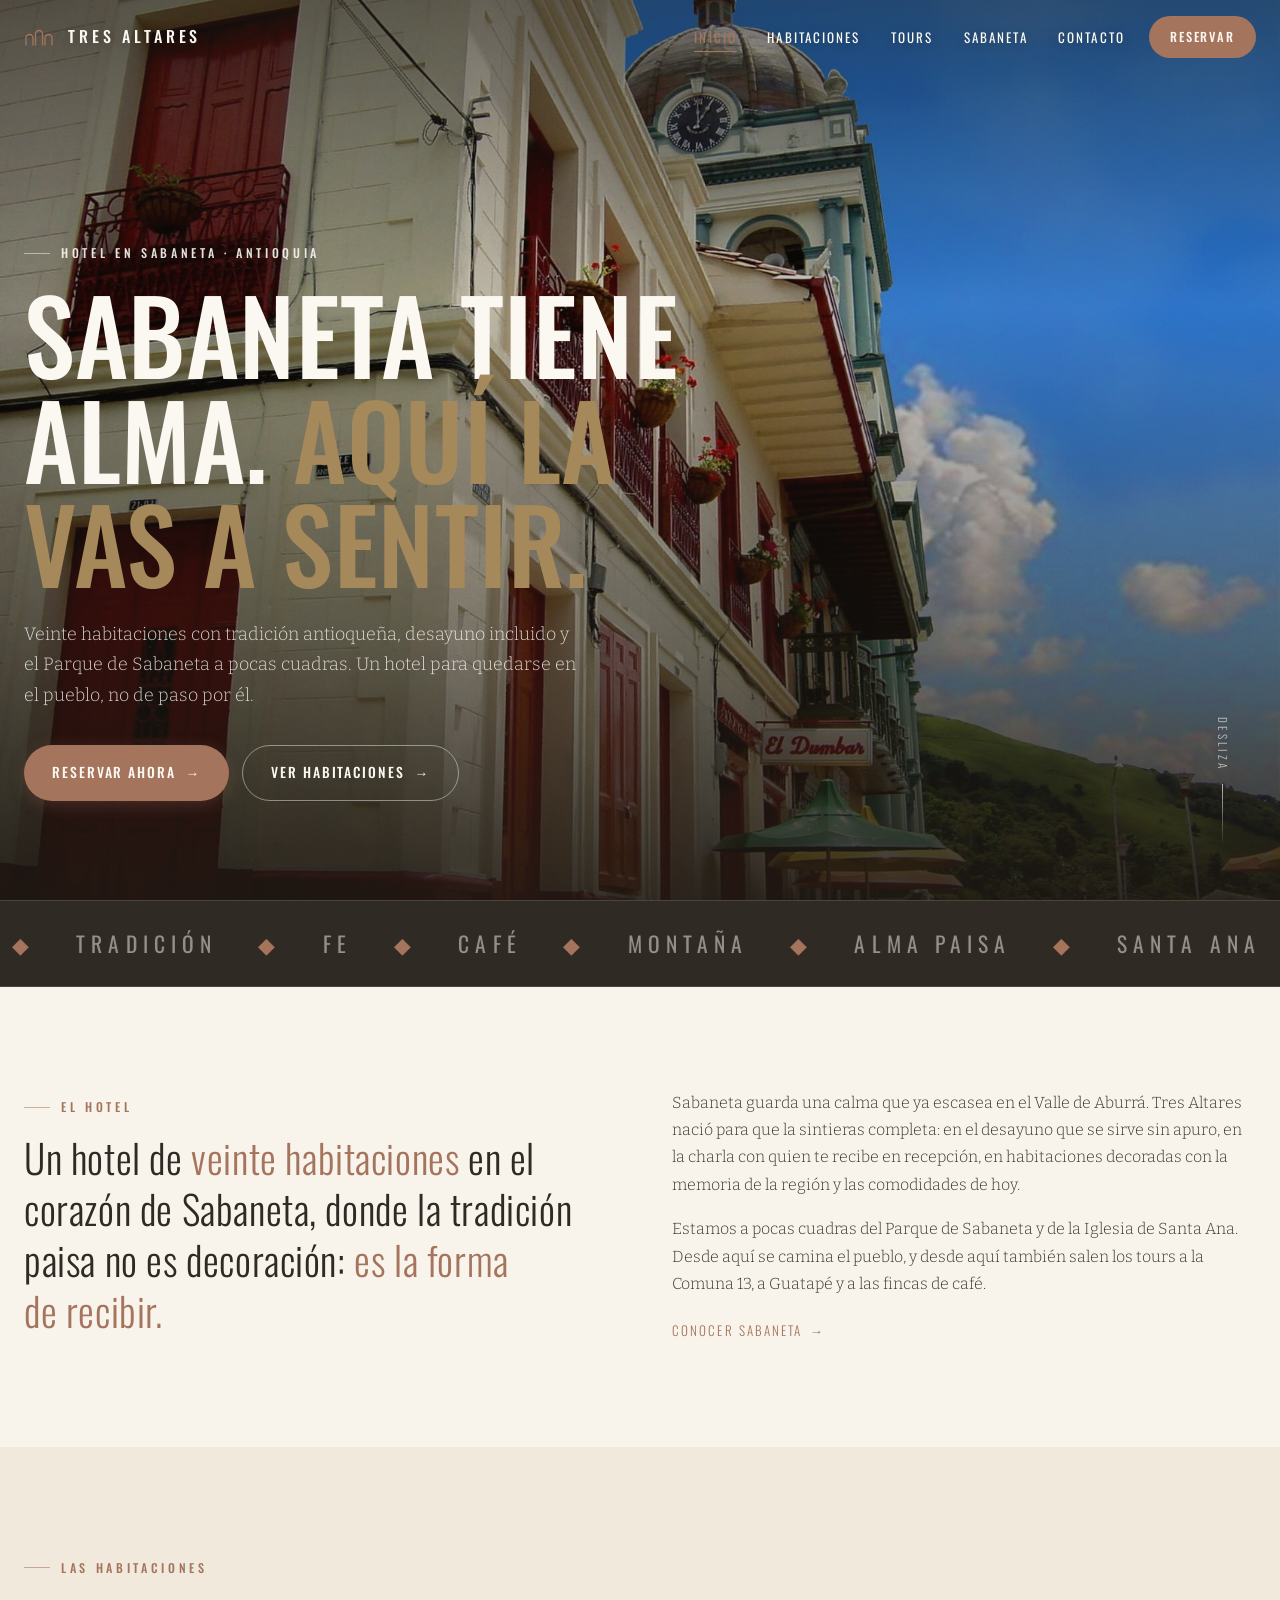
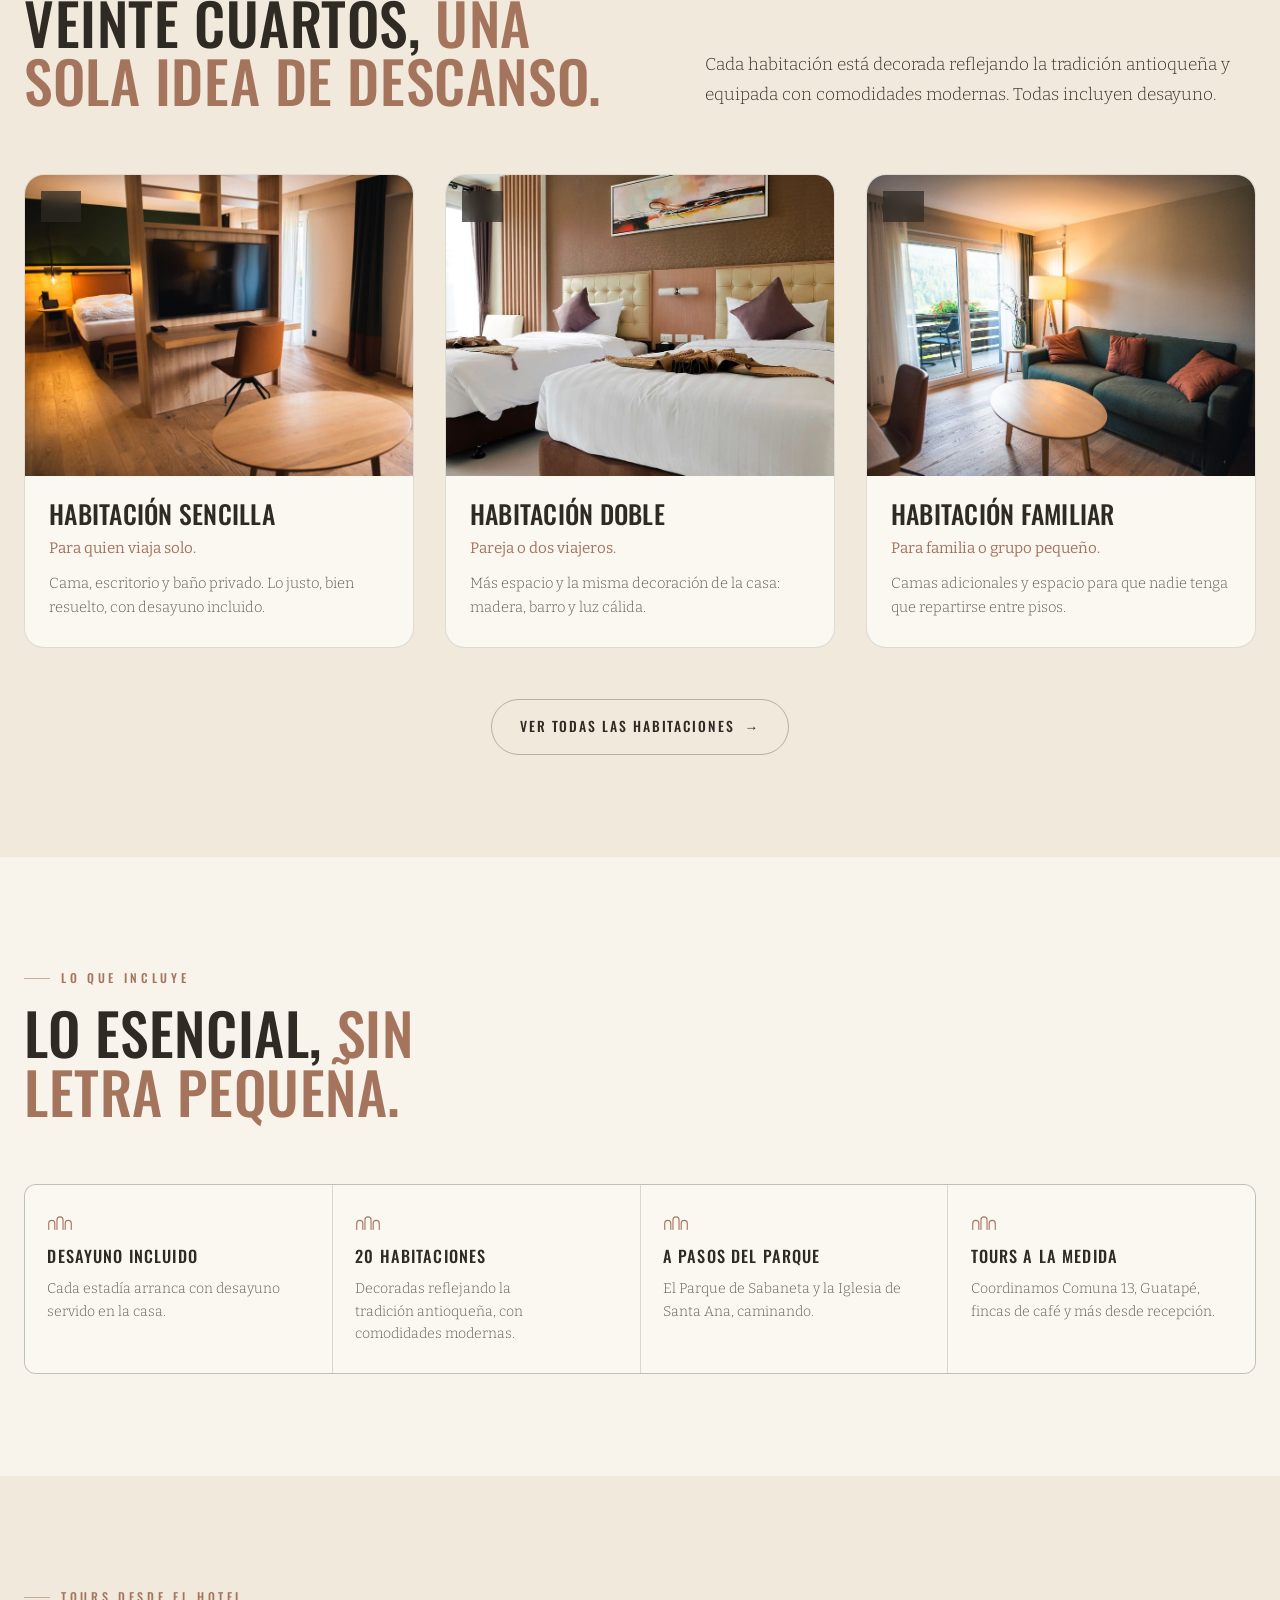
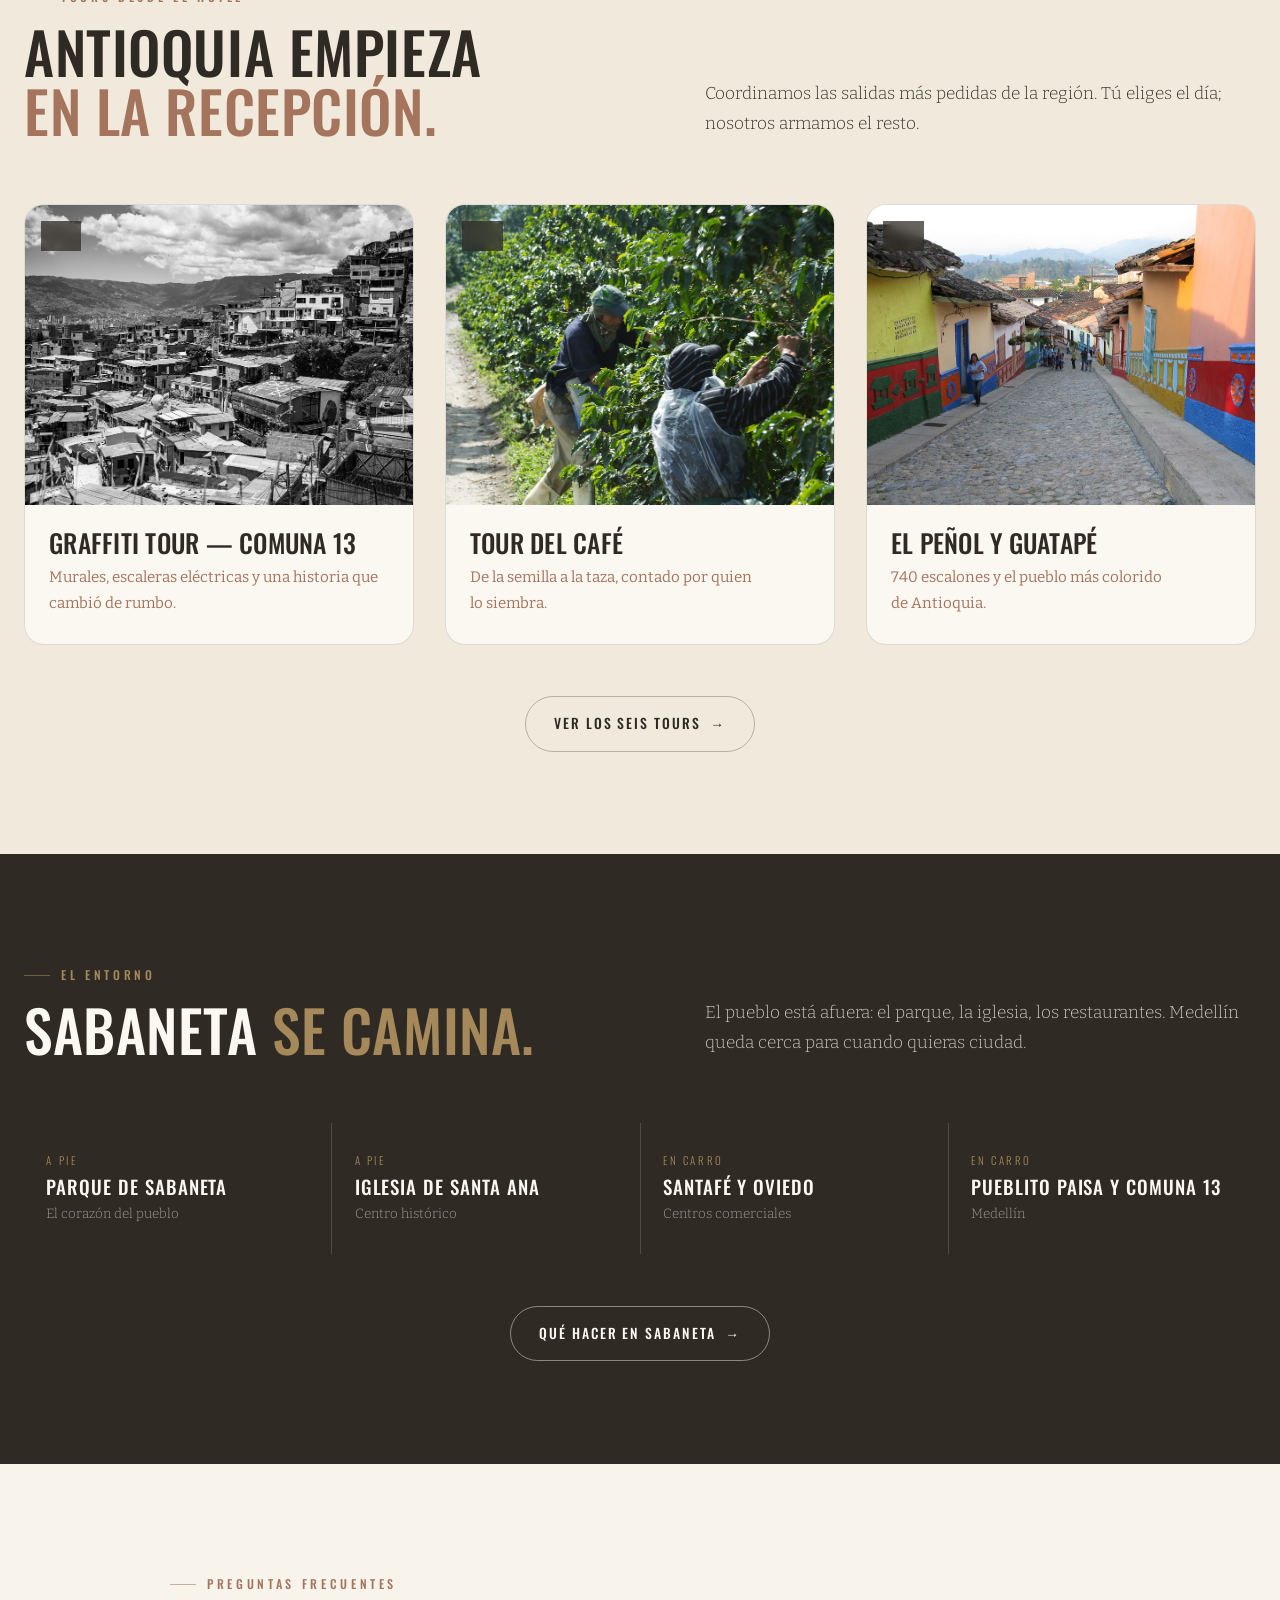
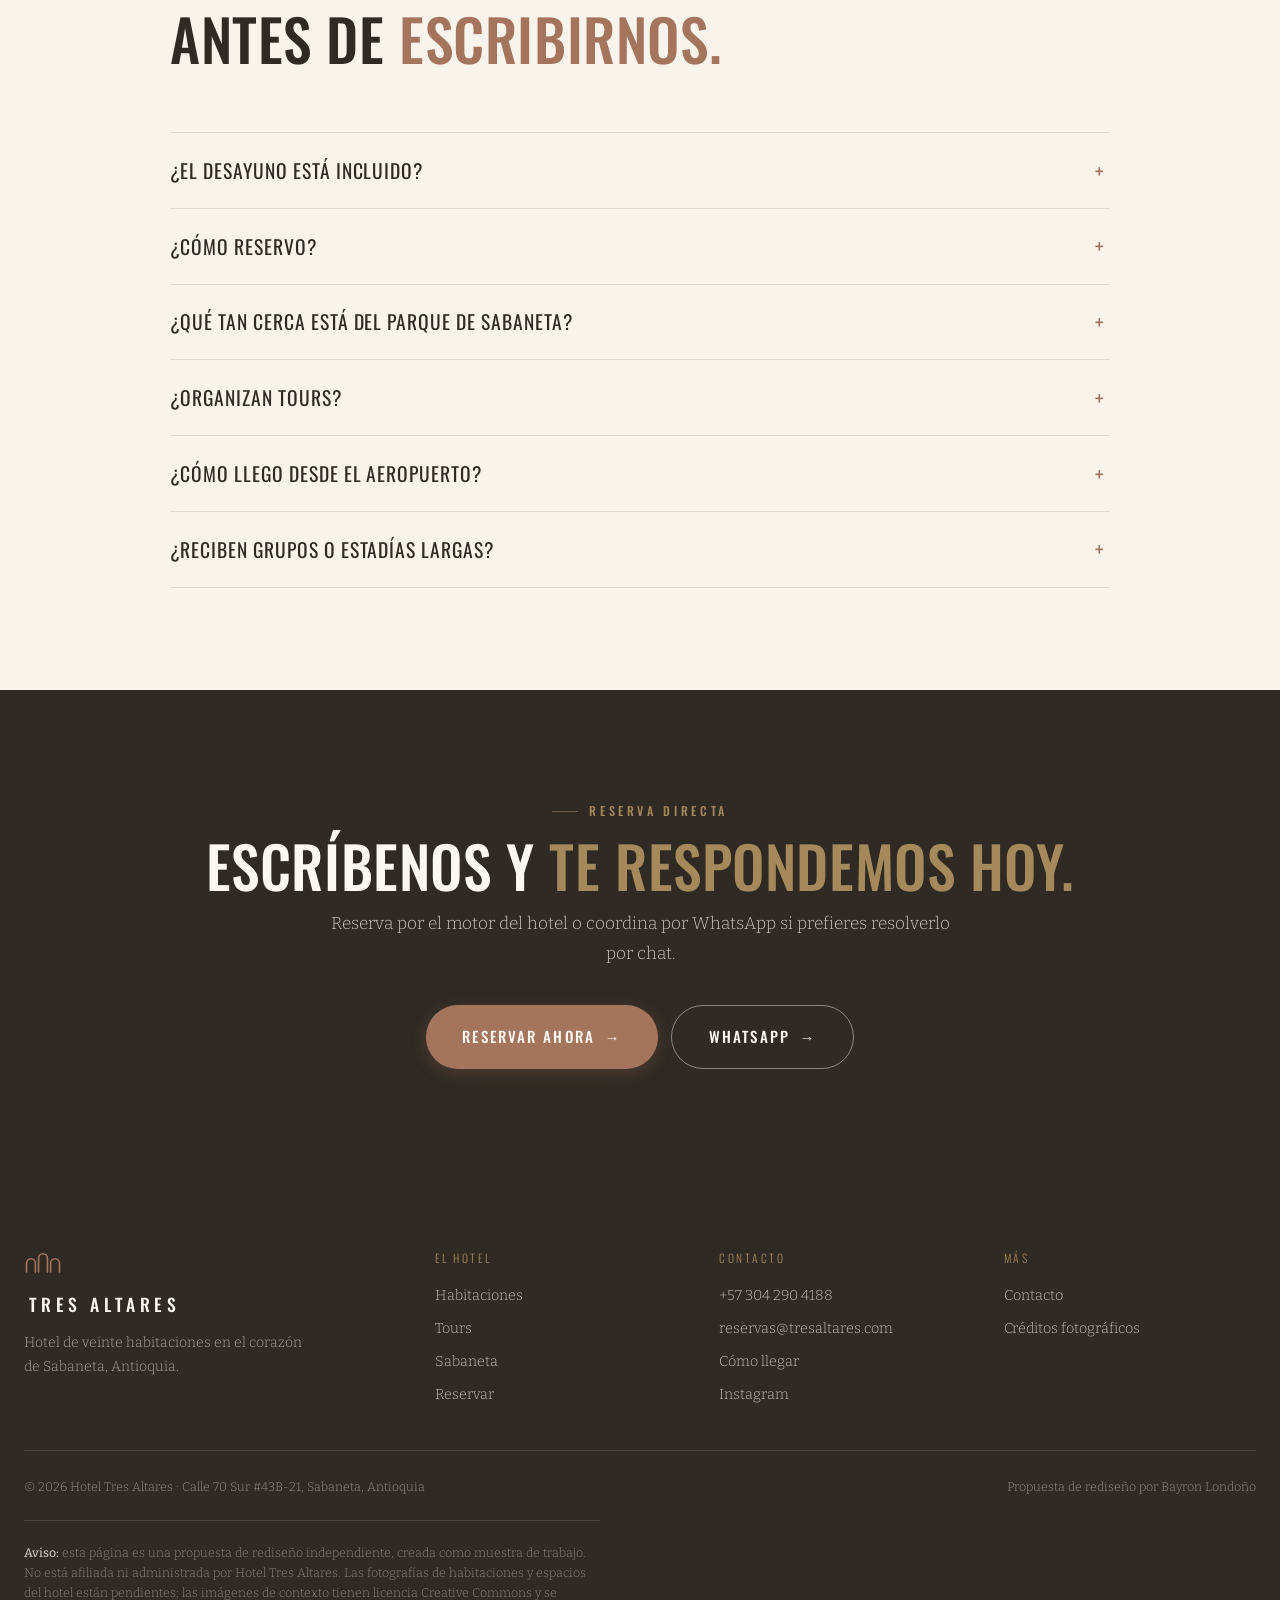
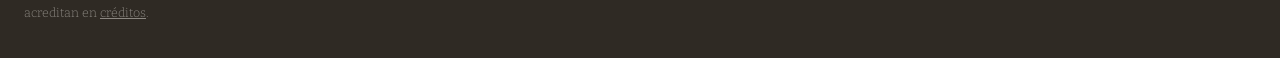
==== commit fcf8847f: "Reemplazar placeholders por fotografía real en toda la propuesta Interiores del hotel (recepción, tr" ====
--- a/hotel-tres-altares/index.html
+++ b/hotel-tres-altares/index.html
@@ -145,11 +145,9 @@
 
     <div class="grid grid-3">
       <article class="card" data-reveal>
-        <div class="card-figure arch-ph">
+        <div class="card-figure">
           <span class="card-num">01</span>
-          <svg class="arch-ph-mark" viewBox="0 0 60 44" aria-hidden="true"><use href="#arch-3" /></svg>
-          <span class="arch-ph-label">Foto pendiente</span>
-          <span class="arch-ph-hint">Habitación sencilla</span>
+          <img src="assets/img/habitacion-1.jpg" alt="Habitación con piso de madera, cama y luz cálida" loading="lazy" decoding="async" />
         </div>
         <div class="card-body">
           <h3 class="h-card">Habitación sencilla</h3>
@@ -159,11 +157,9 @@
       </article>
 
       <article class="card" data-reveal data-delay="1">
-        <div class="card-figure arch-ph">
+        <div class="card-figure">
           <span class="card-num">02</span>
-          <svg class="arch-ph-mark" viewBox="0 0 60 44" aria-hidden="true"><use href="#arch-3" /></svg>
-          <span class="arch-ph-label">Foto pendiente</span>
-          <span class="arch-ph-hint">Habitación doble</span>
+          <img src="assets/img/habitacion-2.jpg" alt="Habitación doble con dos camas y tonos cálidos" loading="lazy" decoding="async" />
         </div>
         <div class="card-body">
           <h3 class="h-card">Habitación doble</h3>
@@ -173,11 +169,9 @@
       </article>
 
       <article class="card" data-reveal data-delay="2">
-        <div class="card-figure arch-ph">
+        <div class="card-figure">
           <span class="card-num">03</span>
-          <svg class="arch-ph-mark" viewBox="0 0 60 44" aria-hidden="true"><use href="#arch-3" /></svg>
-          <span class="arch-ph-label">Foto pendiente</span>
-          <span class="arch-ph-hint">Habitación familiar</span>
+          <img src="assets/img/habitacion-3.jpg" alt="Habitación amplia con sala y salida a balcón" loading="lazy" decoding="async" />
         </div>
         <div class="card-body">
           <h3 class="h-card">Habitación familiar</h3>
